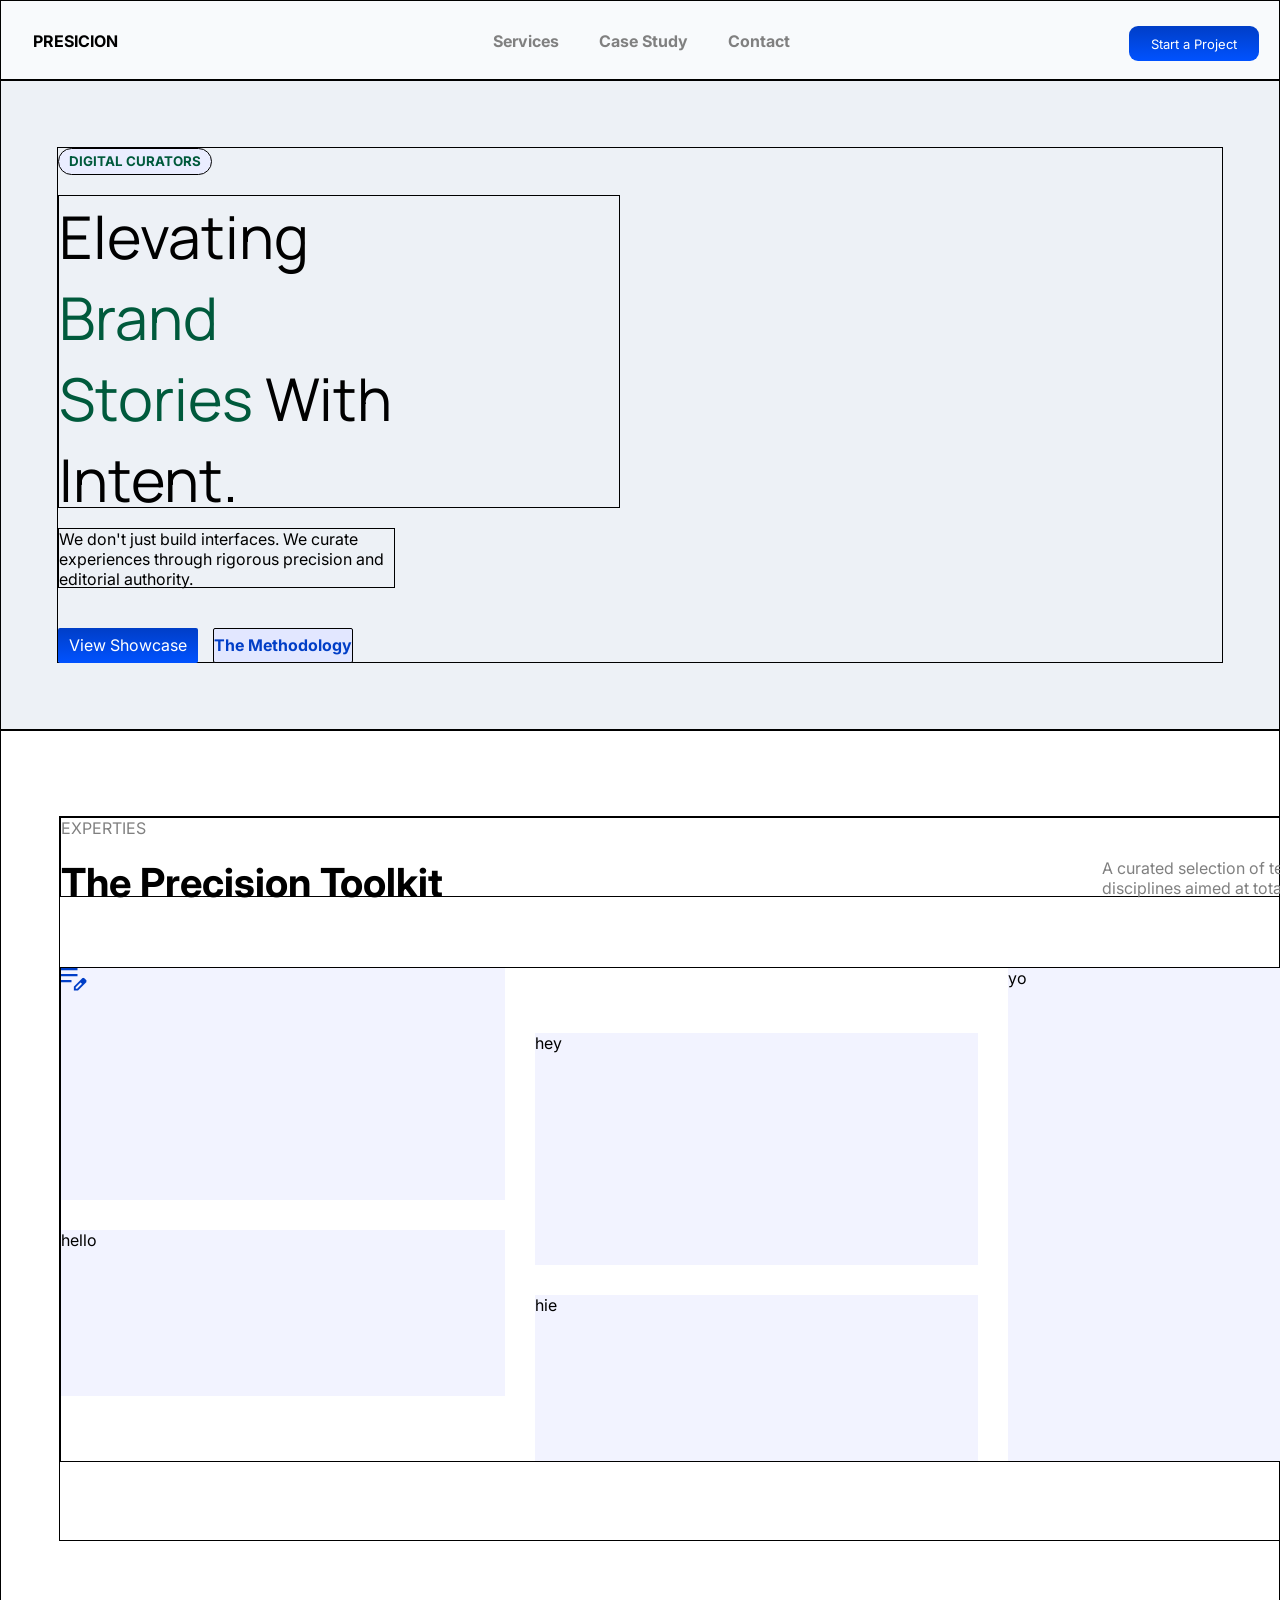
==== Index.html @ 4d63d2cd "added grid and icons" ====
<!DOCTYPE html>
<html lang="en">

<head>
    <meta charset="UTF-8">
    <meta name="viewport" content="width=device-width, initial-scale=1.0">
    <title>Document</title>
    <link rel="stylesheet" href="style.css">
</head>
<body>
    <nav>
        <div class="con1">
            <div class="btn">
                PRESICION
            </div>
            <div class="links">
                <div><a href="#Services">Services</a></div>
                <div><a href="#Casestudy">Case Study</a></div>
                <div><a href="#Contact">Contact</a></div>
            </div>
            <div class="btn1">
                Start a Project
            </div>
            </div>
    </nav>
    <section class="hero">
        <div class="content">
        <div>
            <div class="small">
                DIGITAL CURATORS
            </div>
            <div class="big">
                <div>Elevating</div>
                <div id="edit">Brand</div>
                <span id="edit">Stories</span>
                <span>With</span>
                <div>Intent.</div>
            </div>
            <div class="bottom">
                We don't just build interfaces. We curate experiences
                through rigorous precision and editorial authority.
            </div>
            <div class="buttons">
            <span class="btn2">View Showcase</span>
            <span class="btn3">The Methodology</span>
            </div>
        </div>
        </div>
    </section>
    <section class="experties">
        <div class="box">
        <div>
            <div class="nav1">
                <div>EXPERTIES</div>
                <div class="corner">
                    <h1>The Precision Toolkit</h1>
                    <div>A curated selection of technical and creative<br>
                    disciplines aimed at total brand transformation.</div>
                </div>
            </div>
            <div class="info">
                <div class="item1">
                    <img src="Assets/Images/Home Page img/Icon 1.png">
                </div>
                <div class="item2">
                    hello
                </div>
                <div class="item3">
                    hey
                </div>
                <div class="item4">
                    hie
                </div>
                <div class="item5">
                    yo
                </div>
            </div>
        </div>
        </div>
    </section>
</body>
</html>
---- style.css ----
@import url('https://fonts.googleapis.com/css2?family=Inter:ital,opsz,wght@0,14..32,100..900;1,14..32,100..900&display=swap');
@import url('https://fonts.googleapis.com/css2?family=Manrope:wght@200..800&display=swap');
*{
    margin: 0;
    padding: 0;
    box-sizing: border-box;
}
body{
    background-color: #F8FAFC;
    font-family: 'Inter',sans-serif;
}
nav{
    width: 100%;
}
.con1{
    width: 100%;
    height: 80px;
    border: 1px solid black;
    display: flex;
    justify-content: space-between;
}
.btn{
    font-weight: bold;
    padding-left: 32px;
    padding-top: 30px;
    padding-bottom: 32px;
    padding-right: 35.97px;
    font-size: medium;
}
.links{
    display: flex;
    padding-top: 30px;
    display: flex;
    gap: 40px;
} 
a{
    text-decoration: none;
    color: gray;
    font-weight: bold;
}
a:active{
    color: #003EC7;
    text-decoration: underline;
}
.btn1{
    height: 35px;
    width: 130px;
    background: linear-gradient(#003EC7,#0052FF);
    border-radius: 9px;
    color: white;
    font-size: small;
    display: flex;
    justify-content: center;
    align-items: center;
    margin-top: 25px;
    margin-right:20px ;
}
.hero{
    width: 100%;
    height: 650px;
    border: 1px solid black;
    display: flex;
    justify-content: center;
    align-items: center;
    background-color: #edf1f6;
    padding-top: 110.5px;
    padding-right: 32px;
    padding-bottom: 110.5px;
    padding-left: 32px;
}
.content{
    height: 121%;
    width: 96%;
    border: 1px solid black;
    display: grid;
    grid-template-columns: repeat(2, 1fr);
    grid-template-rows: 100%;
    column-gap: 40px;
}
.small{
    height: 27px;
    width: 154px;
    border: 1px solid black;
    border-radius: 15px;
    display: flex;
    justify-content: center;
    align-items: center;
    font-size: smaller;
    background-color: #EAEDFF;
    color: #005A3C;
    font-weight: bolder;
}
.big{
    width: 100%;
    height: 313px;
    border: 1px solid black;
    margin-top: 20px;
    font-family: 'Manrope';
    font-size: 59px;
}
#edit{
    color: #005A3C;
}
.bottom{
    height: 60px;
    width: 60%;
    border: 1px solid black;
    margin-top:20px ;
}
.buttons{
    display: flex;
    gap: 15px;
    margin-top: 40px;
    }
.btn2{
    height: 35px;
    width: 140px;
    background: linear-gradient(#003EC7,#0052FF);
    border-radius: 2px;
    color: white;
    display: inline-flex;
    justify-content: center;
    align-items: center;
}
.btn3{
    background-color: #E2E7FF;
    height: 35px;
    width: 140px;
    border-radius: 2px;
    border:1px solid black ;
    color: #003EC7;
    display: inline-flex;
    justify-content: center;
    align-items: center;
    font-weight: bold;
}
.experties{
    background-color: #FFFFFF;
    border: 1px solid black;
    height: 900px;
    width: 100%;
    padding-top: 85px;
    padding-bottom: 85px;
    padding-left: 58px;
    padding-right: 15px;
}
.box{
    width: 1395px;
    height: 725px;
    border: 1px solid black;
}
.nav1{
    width: 100%;
    height: 80px;
    border: 1px solid black;
    color: gray;
}
h1{
    color: black;
    font-size: 40px;
}
p{
    padding-left: 940px;
    padding-top: 20px;
    padding-bottom: 5px;
}
.corner{
    display: flex;
    justify-content:space-between;
    padding-top: 20px;
    

}
.info{
    margin-top:70px;
    margin-bottom: 70px;
    border: 1px solid black;
    width: 100%;
    height: 495px;
    display: grid;
    grid-template-columns: repeat(3,1fr);
    grid-template-rows: repeat(8,1fr);
    row-gap: 30px;
    column-gap: 30px;
}
.item1{
    background-color: #F2F3FF;
    grid-column-start:1 ;
    grid-column-end:2 ;
    grid-row-start: 1;
    grid-row-end:5 ;
}
.item2{
    background-color: #F2F3FF;
    grid-column-start:1 ;
    grid-column-end:2 ;
    grid-row-start: 5;
    grid-row-end:8 ;
}
.item3{
    background-color: #F2F3FF;
    grid-column-start:2 ;
    grid-column-end:3 ;
    grid-row-start: 2;
    grid-row-end:6 ;
}
.item4{
    background-color: #F2F3FF;
    grid-column-start:2 ;
    grid-column-end:3 ;
    grid-row-start: 6;
    grid-row-end:9 ;
}
.item5{
    background-color: #F2F3FF;
    grid-column-start:3 ;
    grid-column-end:4 ;
    grid-row-start: 1;
    grid-row-end:9 ;
}
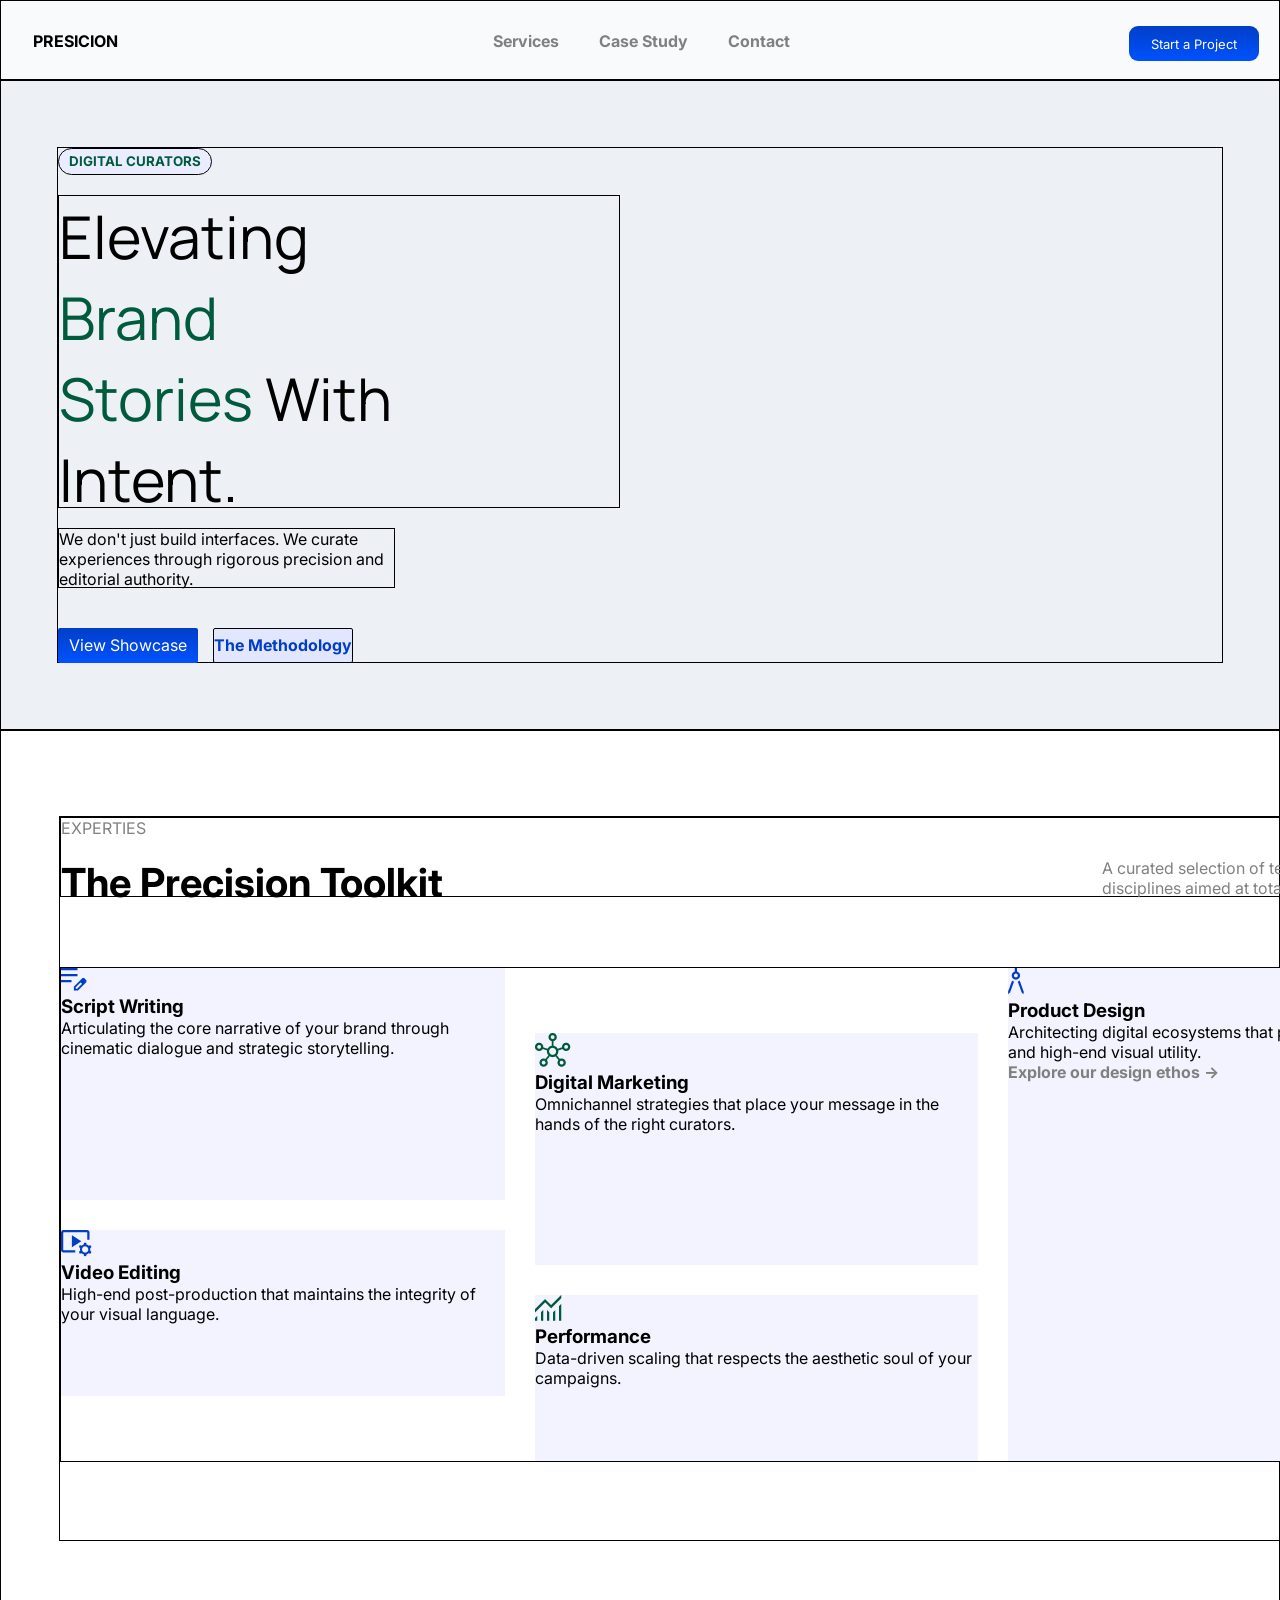
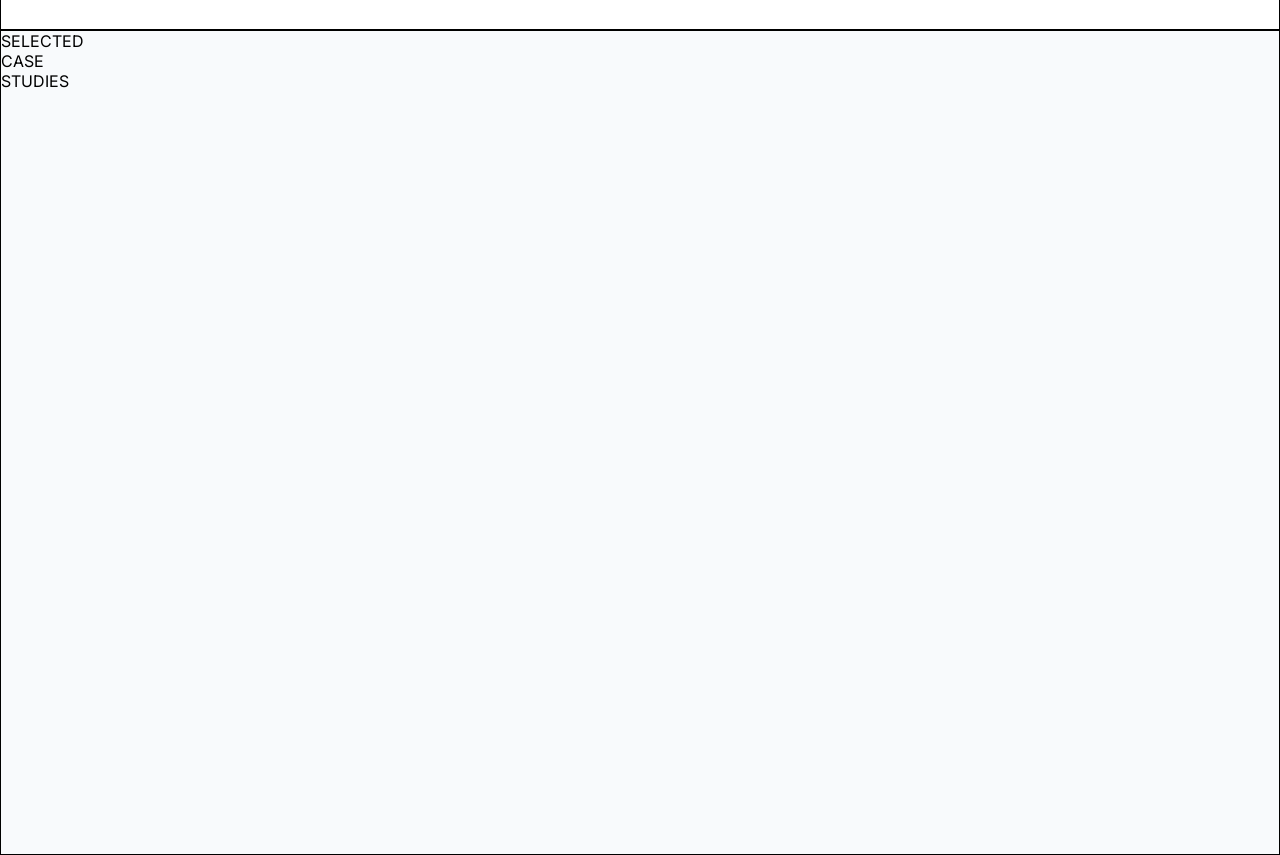
==== commit 963ad9cc: "added grid 2 and images" ====
--- a/Index.html
+++ b/Index.html
@@ -7,6 +7,7 @@
     <title>Document</title>
     <link rel="stylesheet" href="style.css">
 </head>
+
 <body>
     <nav>
         <div class="con1">
@@ -21,62 +22,103 @@
             <div class="btn1">
                 Start a Project
             </div>
-            </div>
+        </div>
     </nav>
     <section class="hero">
         <div class="content">
-        <div>
-            <div class="small">
-                DIGITAL CURATORS
+            <div>
+                <div class="small">
+                    DIGITAL CURATORS
+                </div>
+                <div class="big">
+                    <div>Elevating</div>
+                    <div id="edit">Brand</div>
+                    <span id="edit">Stories</span>
+                    <span>With</span>
+                    <div>Intent.</div>
+                </div>
+                <div class="bottom">
+                    We don't just build interfaces. We curate experiences
+                    through rigorous precision and editorial authority.
+                </div>
+                <div class="buttons">
+                    <span class="btn2">View Showcase</span>
+                    <span class="btn3">The Methodology</span>
+                </div>
             </div>
-            <div class="big">
-                <div>Elevating</div>
-                <div id="edit">Brand</div>
-                <span id="edit">Stories</span>
-                <span>With</span>
-                <div>Intent.</div>
-            </div>
-            <div class="bottom">
-                We don't just build interfaces. We curate experiences
-                through rigorous precision and editorial authority.
-            </div>
-            <div class="buttons">
-            <span class="btn2">View Showcase</span>
-            <span class="btn3">The Methodology</span>
-            </div>
-        </div>
         </div>
     </section>
     <section class="experties">
         <div class="box">
-        <div>
-            <div class="nav1">
-                <div>EXPERTIES</div>
-                <div class="corner">
-                    <h1>The Precision Toolkit</h1>
-                    <div>A curated selection of technical and creative<br>
-                    disciplines aimed at total brand transformation.</div>
+            <div>
+                <div class="nav1">
+                    <div>EXPERTIES</div>
+                    <div class="corner">
+                        <h1>The Precision Toolkit</h1>
+                        <div>A curated selection of technical and creative<br>
+                            disciplines aimed at total brand transformation.</div>
+                    </div>
                 </div>
-            </div>
-            <div class="info">
-                <div class="item1">
-                    <img src="Assets/Images/Home Page img/Icon 1.png">
-                </div>
-                <div class="item2">
-                    hello
-                </div>
-                <div class="item3">
-                    hey
-                </div>
-                <div class="item4">
-                    hie
-                </div>
-                <div class="item5">
-                    yo
+                <div class="info">
+                    <div class="item1">
+                        <img src="Assets/Images/Home Page img/Icon 1.png">
+                        <div>
+                            <h3>Script Writing</h3>
+                        </div>
+                        <div>Articulating the core narrative of your brand
+                            through cinematic dialogue and strategic
+                            storytelling.</div>
+                    </div>
+                    <div class="item2">
+                        <img src="Assets/Images/Home Page img/Icon 2.png">
+                        <h3>Video Editing</h3>
+                        <div>High-end post-production that maintains the
+                            integrity of your visual language.</div>
+                    </div>
+                    <div class="item3">
+                        <img src="Assets/Images/Home Page img/Icon 3.png">
+                        <h3>Digital Marketing</h3>
+                        <div>Omnichannel strategies that place your
+                            message in the hands of the right curators.</div>
+                    </div>
+                    <div class="item4">
+                        <img src="Assets/Images/Home Page img/Icon 4.png">
+                        <h3>Performance</h3>
+                        <div>
+                            Data-driven scaling that respects the
+                            aesthetic soul of your campaigns.
+                        </div>
+                    </div>
+                    <div class="item5">
+                        <img src="Assets/Images/Home Page img/Icon 5.png">
+                        <h3>Product Design</h3>
+                        <div>
+                            Architecting digital ecosystems that prioritize
+                            user focus and high-end visual utility.
+                        </div>
+                        <div>
+                            <a href="Explore">Explore our design ethos →</a>
+                        </div>
+                    </div>
                 </div>
             </div>
         </div>
+    </section>
+    <section class="work">
+        <div>
+            <div class="work1">
+                <div class="bar">
+                    <div class="line"></div>
+                    <div class="text">SELECTED CASE STUDIES</div>
+                    <div class="line"></div>
+                </div>
+                <div class="container">
+                    <img src=""
+                </div>
+            </div>
         </div>
+
     </section>
 </body>
+
 </html>
--- a/style.css
+++ b/style.css
@@ -189,6 +189,7 @@
     grid-column-end:2 ;
     grid-row-start: 1;
     grid-row-end:5 ;
+    
 }
 .item2{
     background-color: #F2F3FF;
@@ -218,6 +219,15 @@
     grid-row-start: 1;
     grid-row-end:9 ;
 }
+.work{
+    border: 1px solid black;
+    width: 100%;
+    height: 825px;
+}
+.work1{
+    border: 1px solid balck;
+    width: 10px;
+    height: 10px;
+}
 
 
-
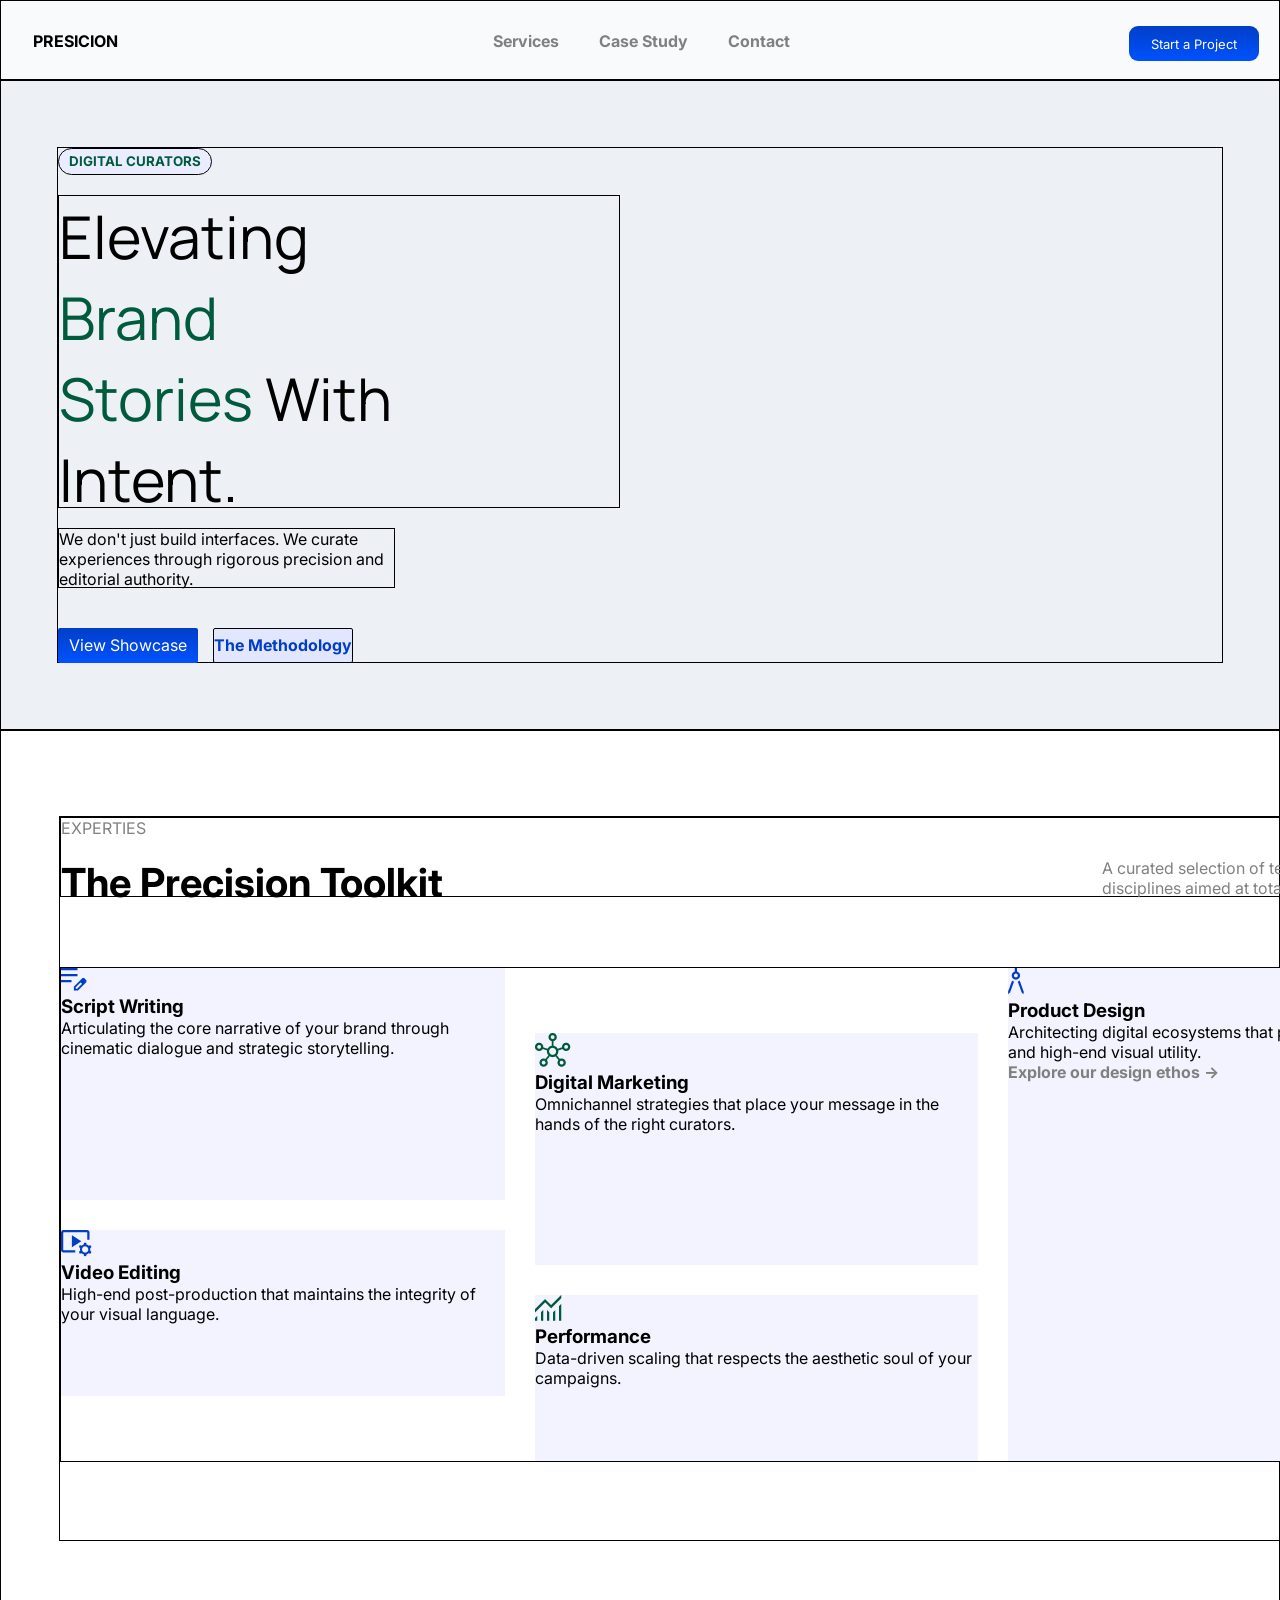
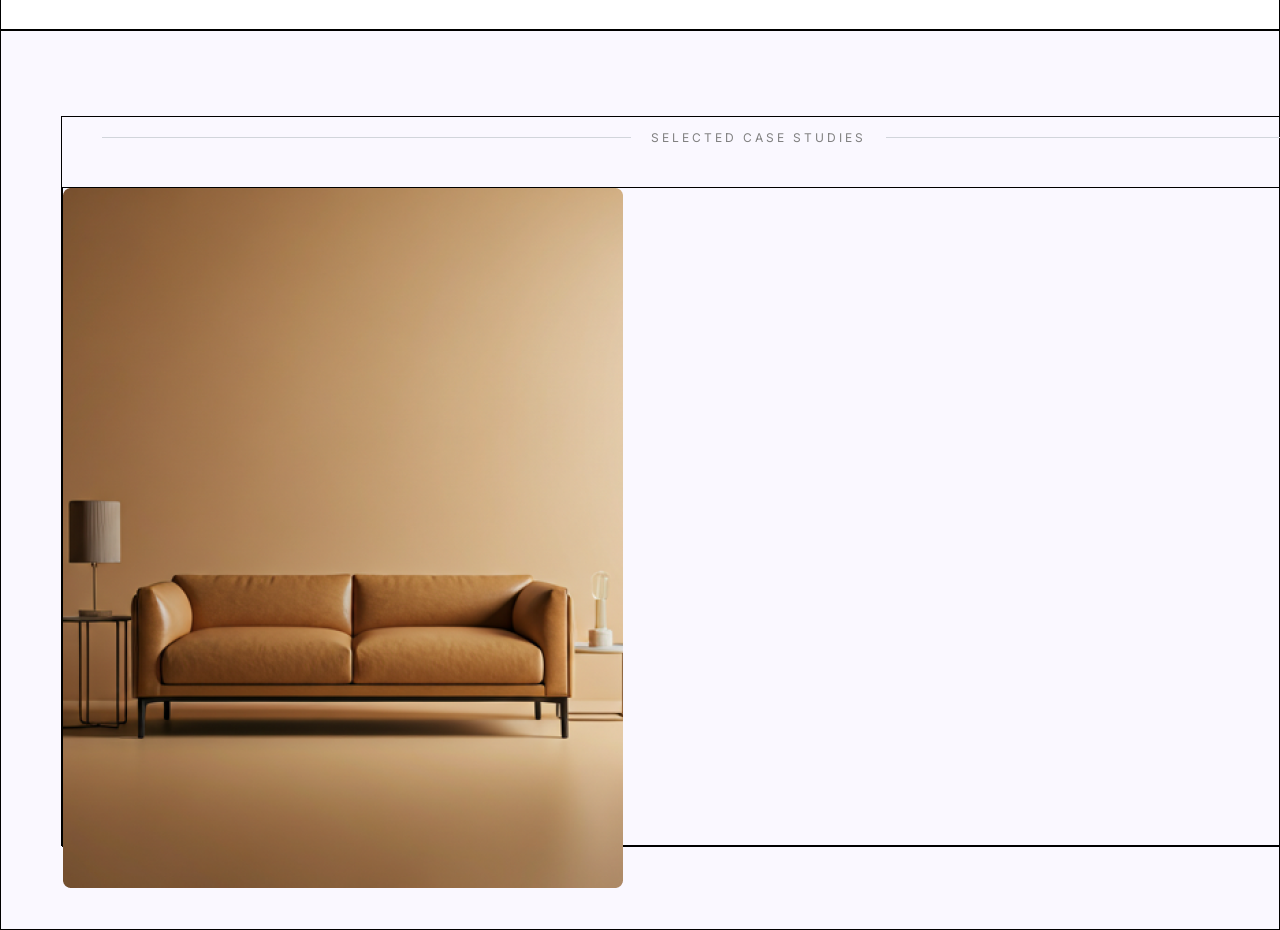
==== commit 4421f2a0: "Update Index.html" ====
--- a/Index.html
+++ b/Index.html
@@ -113,7 +113,9 @@
                     <div class="line"></div>
                 </div>
                 <div class="container">
-                    <img src=""
+                    <div class="item6">
+                        <img src="Assets/Images/Home Page img/couch.png">
+                    </div>
                 </div>
             </div>
         </div>
--- a/style.css
+++ b/style.css
@@ -222,12 +222,47 @@
 .work{
     border: 1px solid black;
     width: 100%;
-    height: 825px;
+    height: 900px;
+    background-color: #FAF8FF;
 }
 .work1{
-    border: 1px solid balck;
-    width: 10px;
-    height: 10px;
-}
-
-
+    border: 1px solid black;
+    width: 1395px;
+    height: 730px;
+    margin-top: 5px;
+    margin-left: 60px;
+    margin-top: 85px;
+    
+}
+.bar{
+    width: 100%;
+    height: 40px;
+    display: flex;
+    align-items: center;
+    justify-content: center;
+    gap: 20px;
+
+}
+.line{
+    height: 1px;
+    width: 38%;
+    background-color: #D1D5DB;
+}
+.text{
+    font-size: 12px;
+    letter-spacing: 3px;
+    color: gray;
+}
+.container{
+    border: 1px solid black;
+    margin-top: 30px;
+    height: 660px;
+    width: 100%;
+    display: grid;
+    grid-template-columns: repeat(2,1fr);
+    grid-template-rows: repeat(7,1fr);
+    row-gap: 20px;
+    column-gap: 90px;
+}
+
+
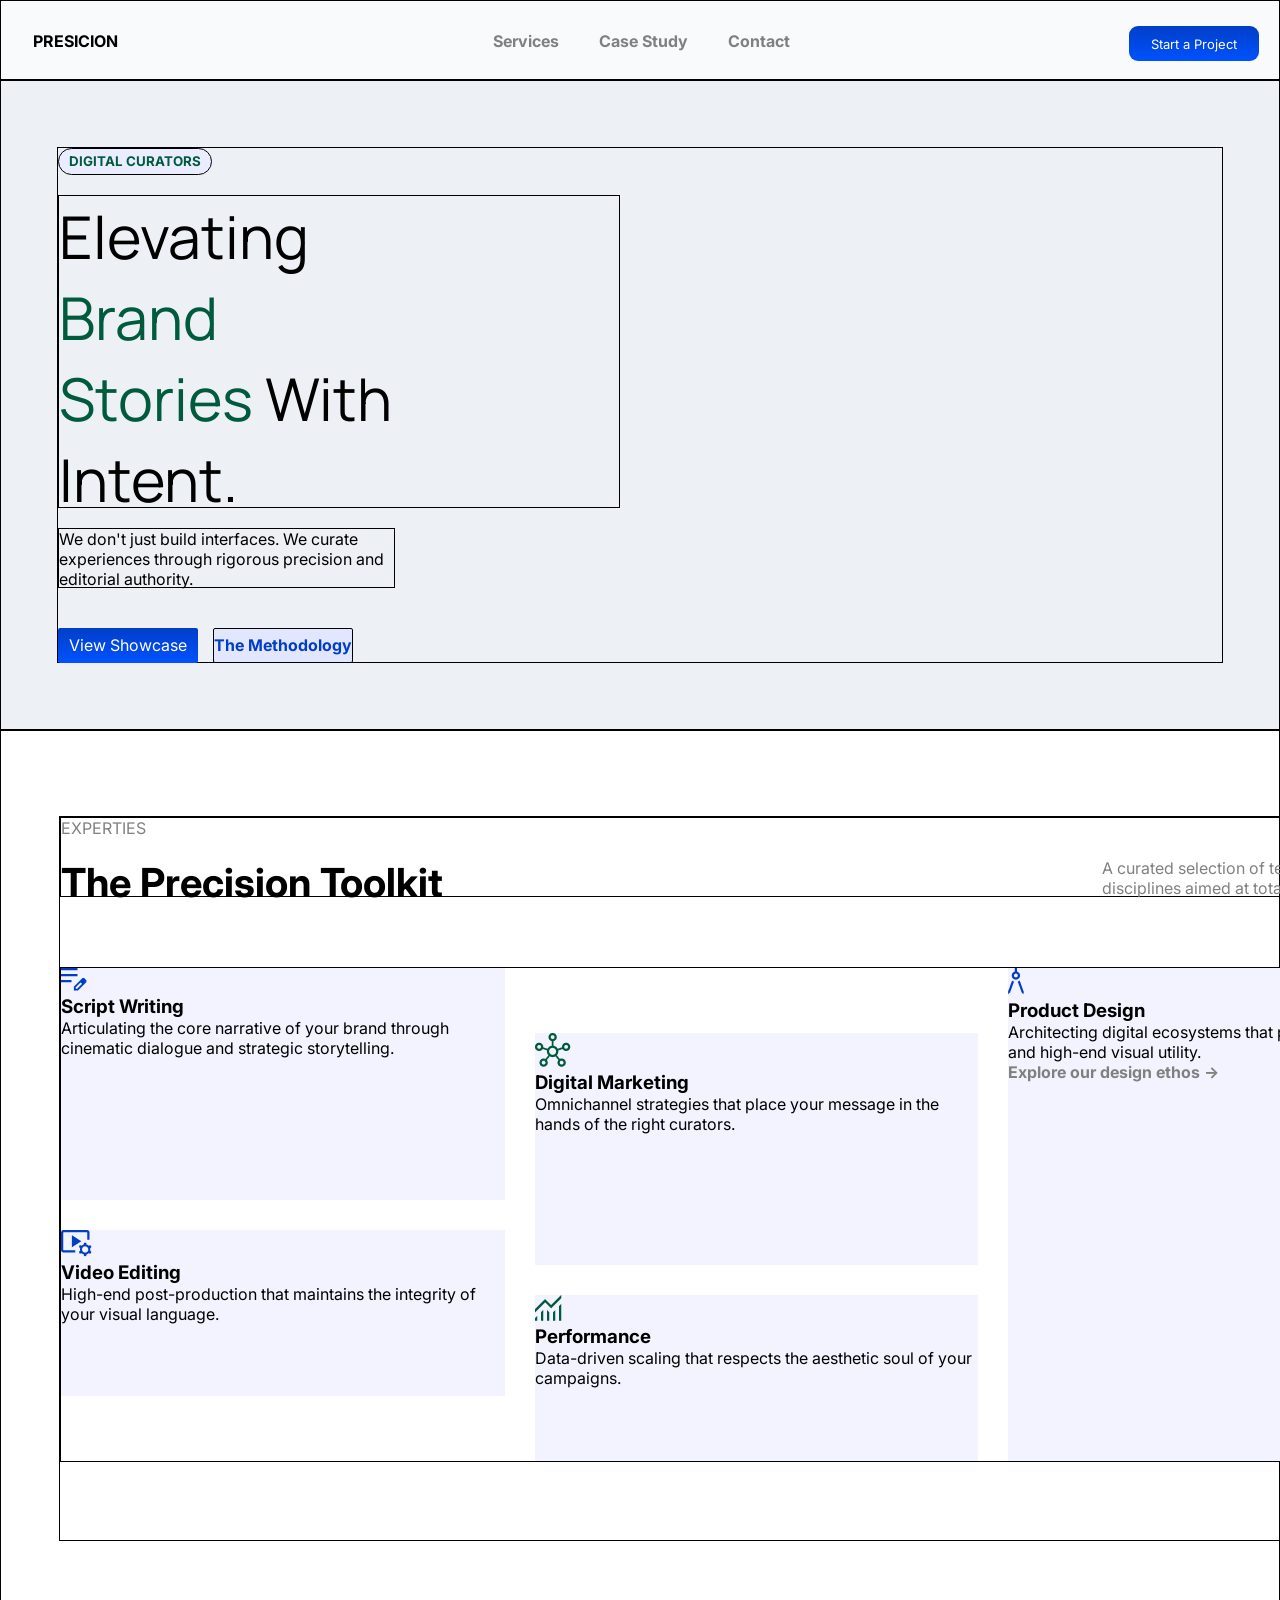
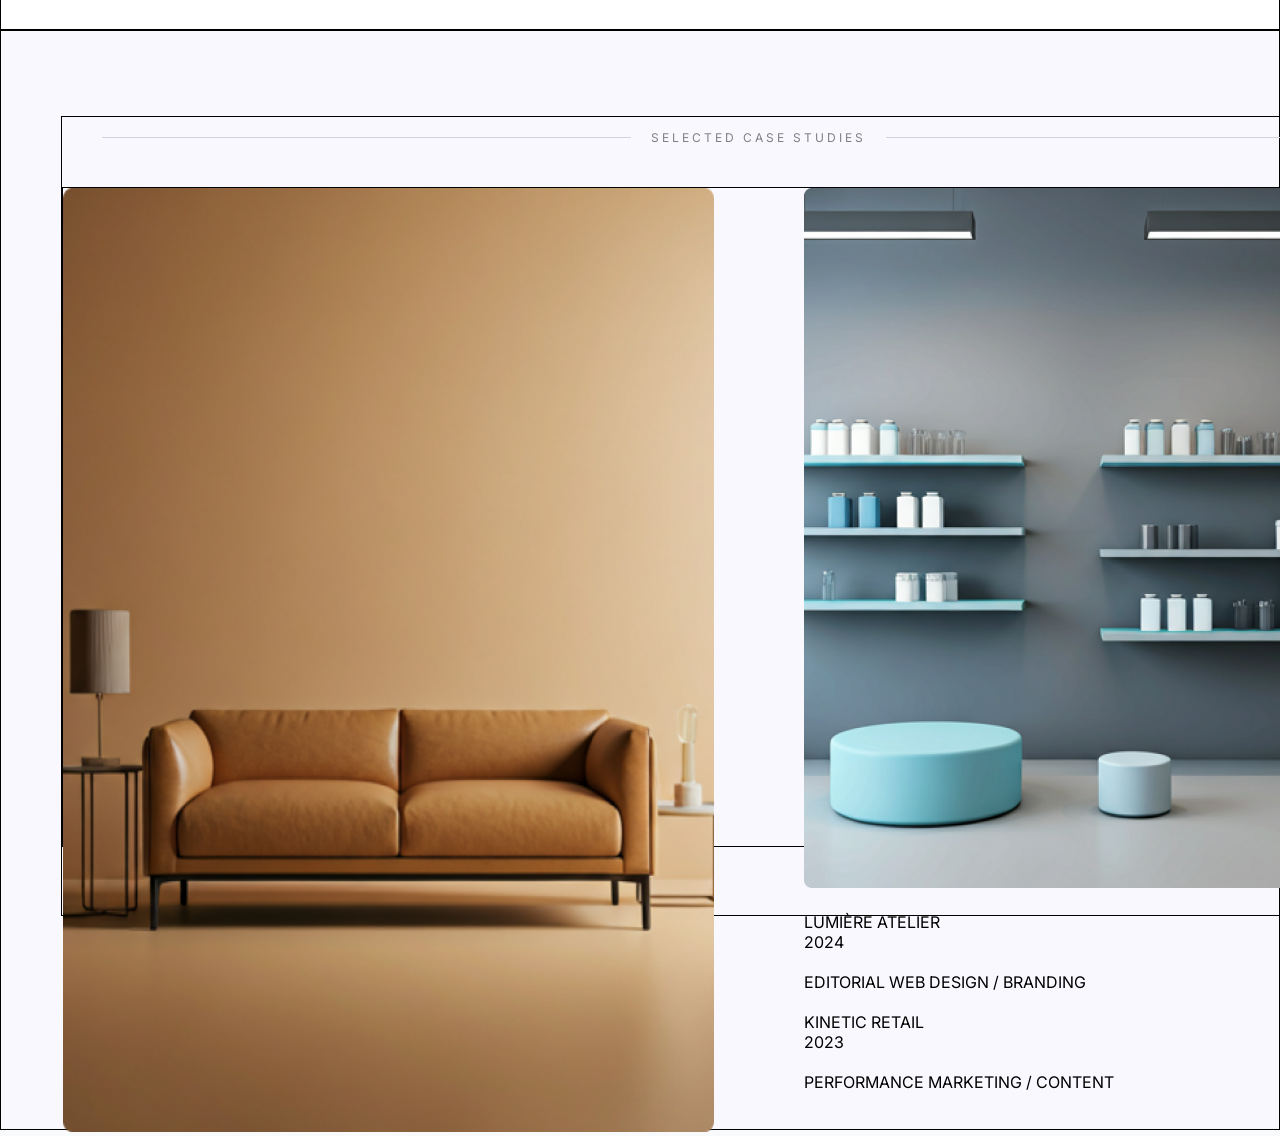
==== commit bdde6317: "finished section3" ====
--- a/Index.html
+++ b/Index.html
@@ -116,6 +116,23 @@
                     <div class="item6">
                         <img src="Assets/Images/Home Page img/couch.png">
                     </div>
+                    <div class="item7">
+                        <img src="Assets/Images/Home Page img/shelves.png" alt="">
+                    </div>
+                    <div class="tiny">
+                        <div>LUMIÈRE ATELIER</div>
+                        <div id="num">2024</div>
+                    </div>
+                    <div class="yes">
+                        EDITORIAL WEB DESIGN / BRANDING
+                    </div>
+                    <div class="tiny1">
+                        <div>KINETIC RETAIL</div>
+                        <div id="num1">2023</div>
+                    </div>
+                    <div class="yes1">
+                        PERFORMANCE MARKETING / CONTENT
+                    </div>
                 </div>
             </div>
         </div>
--- a/style.css
+++ b/style.css
@@ -222,13 +222,13 @@
 .work{
     border: 1px solid black;
     width: 100%;
-    height: 900px;
+    height: 1100px;
     background-color: #FAF8FF;
 }
 .work1{
     border: 1px solid black;
     width: 1395px;
-    height: 730px;
+    height: 800px;
     margin-top: 5px;
     margin-left: 60px;
     margin-top: 85px;
@@ -264,5 +264,14 @@
     row-gap: 20px;
     column-gap: 90px;
 }
+.item6{
+    grid-row-start: 1;
+    grid-row-end: 8;
+    grid-column-start: 1;
+    grid-column-end: 2;
+}
+.item6 img{
+    width: 100%;
+    height: 100%;
+}
 
-
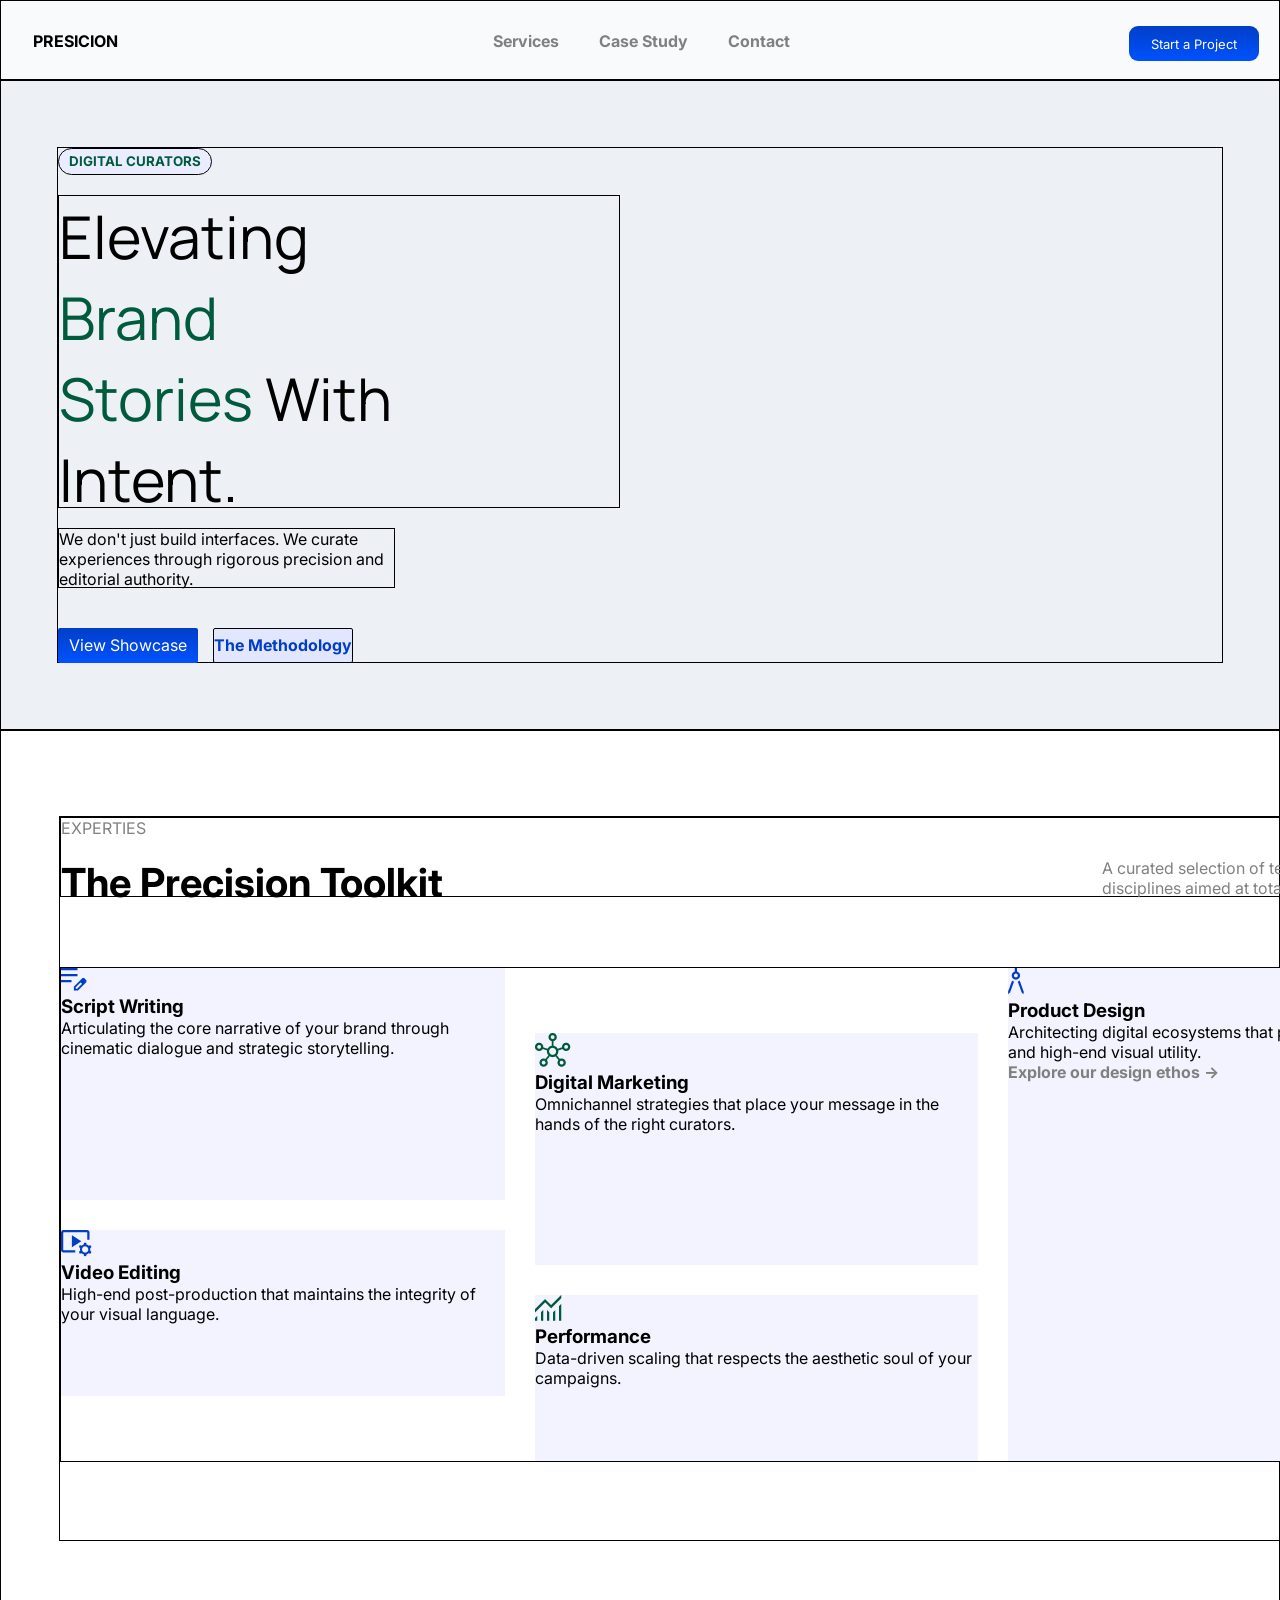
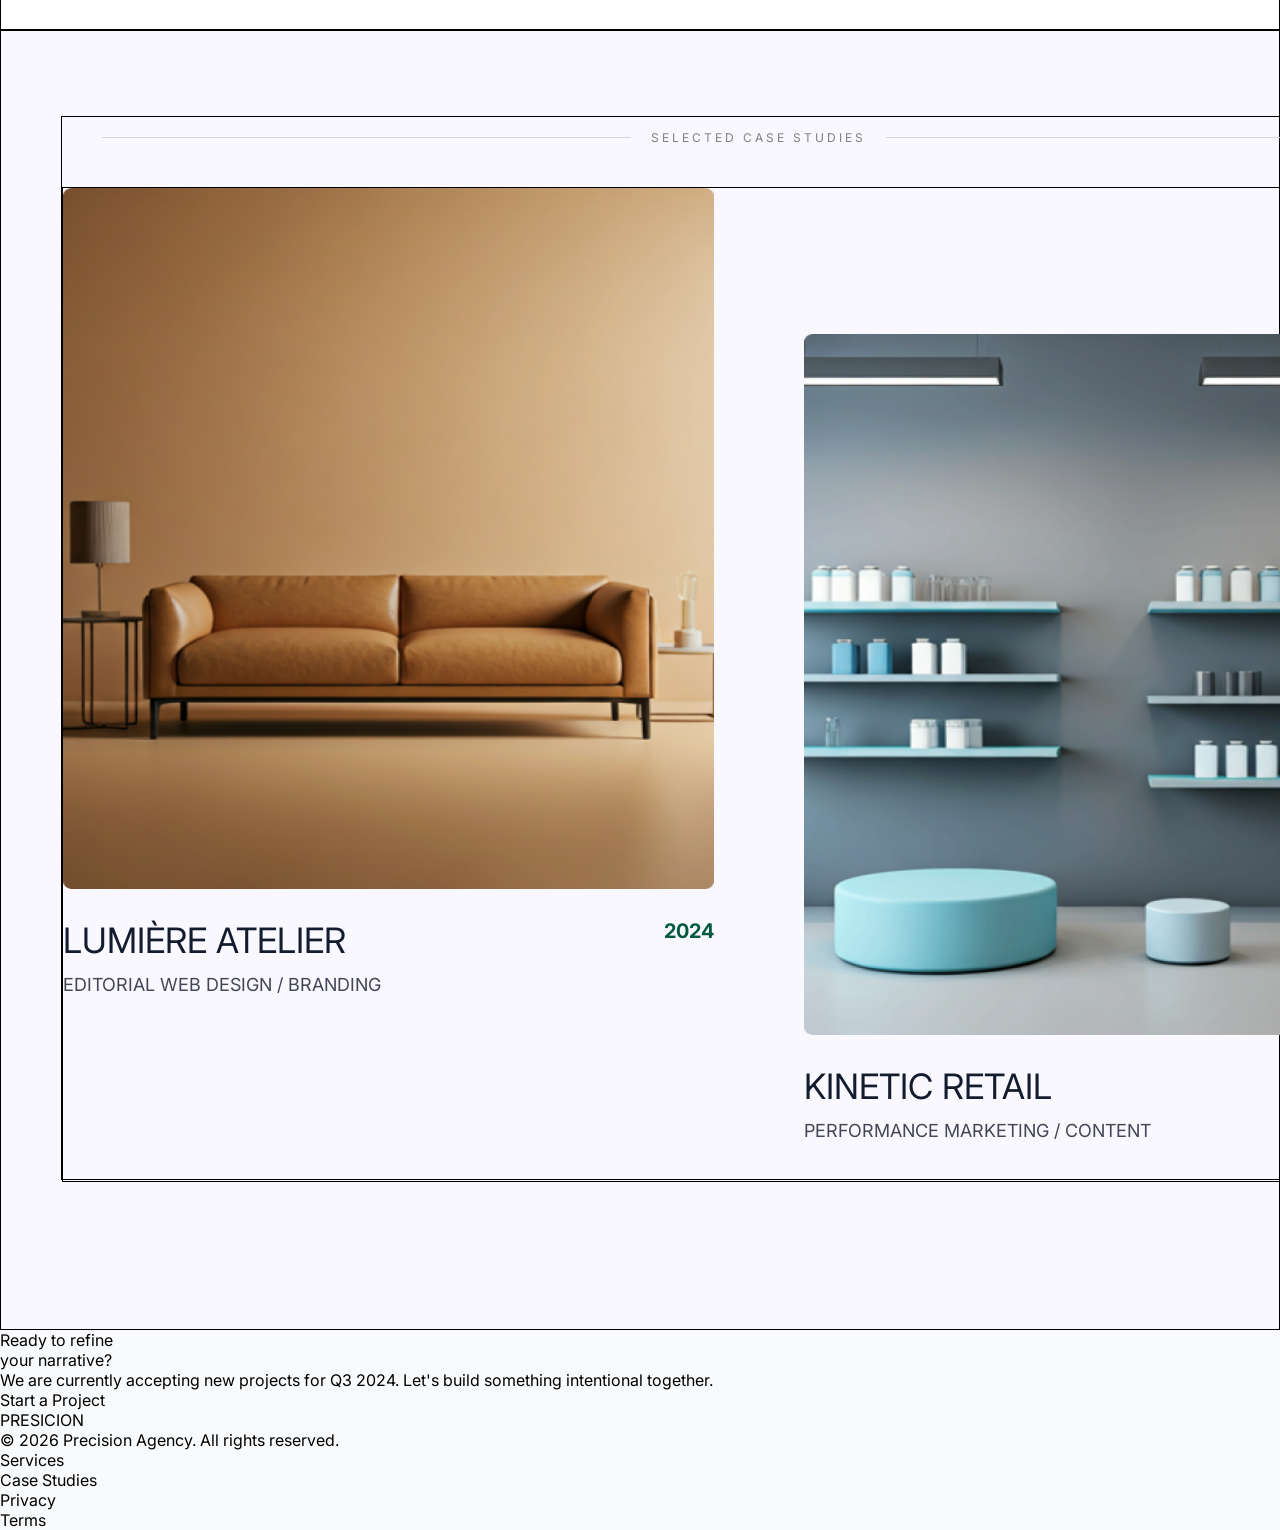
==== commit 057ece2c: "finished homepage" ====
--- a/Index.html
+++ b/Index.html
@@ -138,6 +138,43 @@
         </div>
 
     </section>
+    <section>
+        <section class="cta">
+            <div class="cta1">
+                <div class="ctabox">
+                    <div class="ctahead">
+                        Ready to refine<br>
+                        your narrative?
+                    </div>
+                    <div class="ctatext">
+                        We are currently accepting new projects for Q3 2024.
+                        Let's build something intentional together.
+                    </div>
+                    <div class="ctabtn">
+                        Start a Project
+                    </div>
+                </div>
+            </div>
+        </section>
+    </section>
+    <section class="footer">
+        <div class="footer1">
+            <div class="left">
+                <div class="logo">
+                    PRESICION
+                </div>
+                <div class="copyright">
+                    © 2026 Precision Agency. All rights reserved.
+                </div>
+            </div>
+            <div class="right">
+                <div>Services</div>
+                <div>Case Studies</div>
+                <div>Privacy</div>
+                <div>Terms</div>
+            </div>
+        </div>
+    </section>
 </body>
 
 </html>
--- a/style.css
+++ b/style.css
@@ -222,13 +222,13 @@
 .work{
     border: 1px solid black;
     width: 100%;
-    height: 1100px;
+    height: 1300px;
     background-color: #FAF8FF;
 }
 .work1{
     border: 1px solid black;
     width: 1395px;
-    height: 800px;
+    height: 1064px;
     margin-top: 5px;
     margin-left: 60px;
     margin-top: 85px;
@@ -256,17 +256,17 @@
 .container{
     border: 1px solid black;
     margin-top: 30px;
-    height: 660px;
+    height: 995px;
     width: 100%;
     display: grid;
     grid-template-columns: repeat(2,1fr);
     grid-template-rows: repeat(7,1fr);
-    row-gap: 20px;
+    row-gap: 30px;
     column-gap: 90px;
 }
 .item6{
     grid-row-start: 1;
-    grid-row-end: 8;
+    grid-row-end: 6;
     grid-column-start: 1;
     grid-column-end: 2;
 }
@@ -274,4 +274,61 @@
     width: 100%;
     height: 100%;
 }
-
+.item7{
+    grid-row-start: 2;
+    grid-row-end: 7;
+    grid-column-start: 2;
+    grid-column-end: 3;
+}
+.item7 img{
+    width: 100%;
+    height: 100%;
+}
+.tiny{
+    color: #131B2E;
+    grid-row-start: 6;
+    grid-row-end: 7;
+    grid-column-start: 1;
+    grid-column-end: 2;
+    font-size: 35px;
+    display: flex;
+    justify-content: space-between; 
+}
+#num{
+    color: #005A3C;
+    font-size: 20px;
+    font-weight: bold;
+}
+.yes{
+    grid-row-start: 6;
+    grid-row-end: 7;
+    grid-column-start: 1;
+    grid-column-end: 2;
+    padding-top: 55px;
+    font-size: 18px;
+    color: #434656;
+}
+.tiny1{
+    color: #131B2E;
+    grid-row-start: 7;
+    grid-row-end: 8;
+    grid-column-start: 2;
+    grid-column-end: 3;
+    font-size: 35px;
+    display: flex;
+    justify-content: space-between; 
+}
+#num1{
+    color: #005A3C;
+    font-size: 20px;
+    font-weight: bold;
+}
+.yes1{
+    grid-row-start: 7;
+    grid-row-end: 8;
+    grid-column-start: 2;
+    grid-column-end: 3;
+    padding-top: 55px;
+    font-size: 18px;
+    color:#434656;
+}
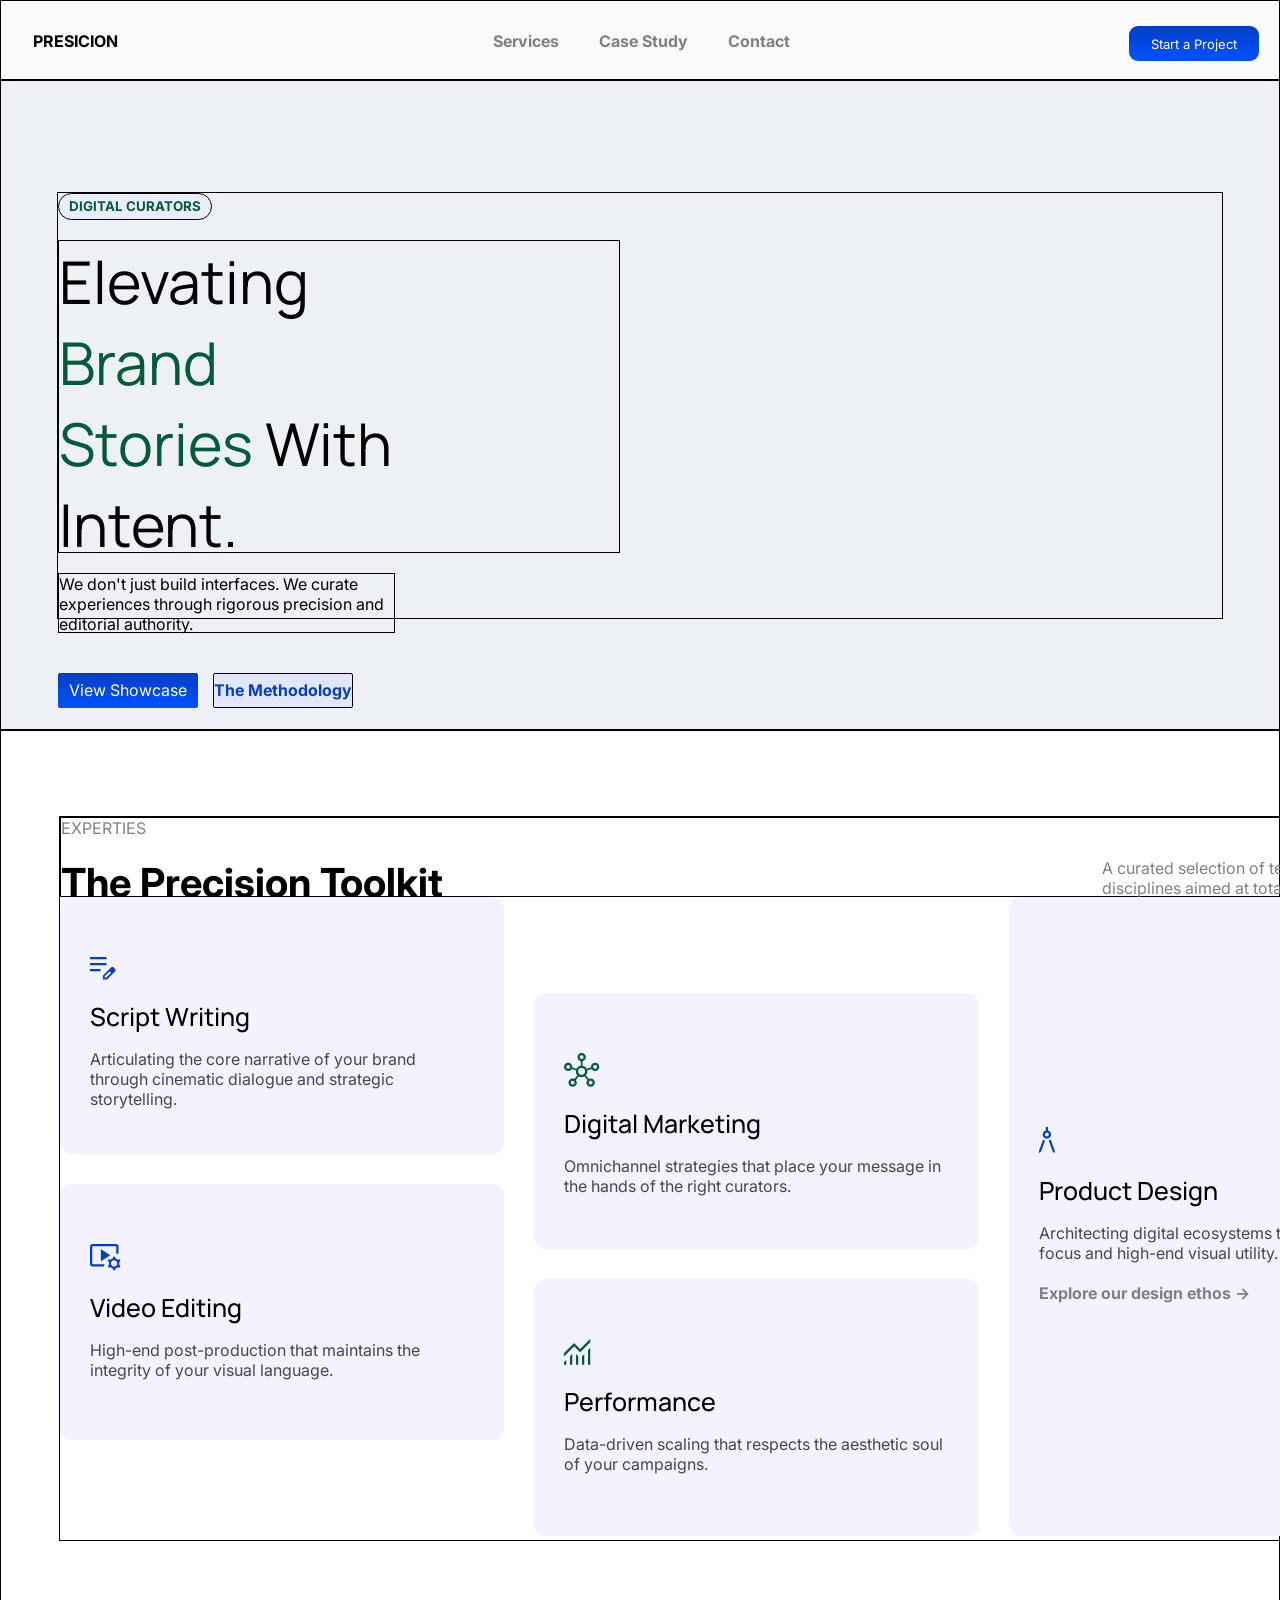
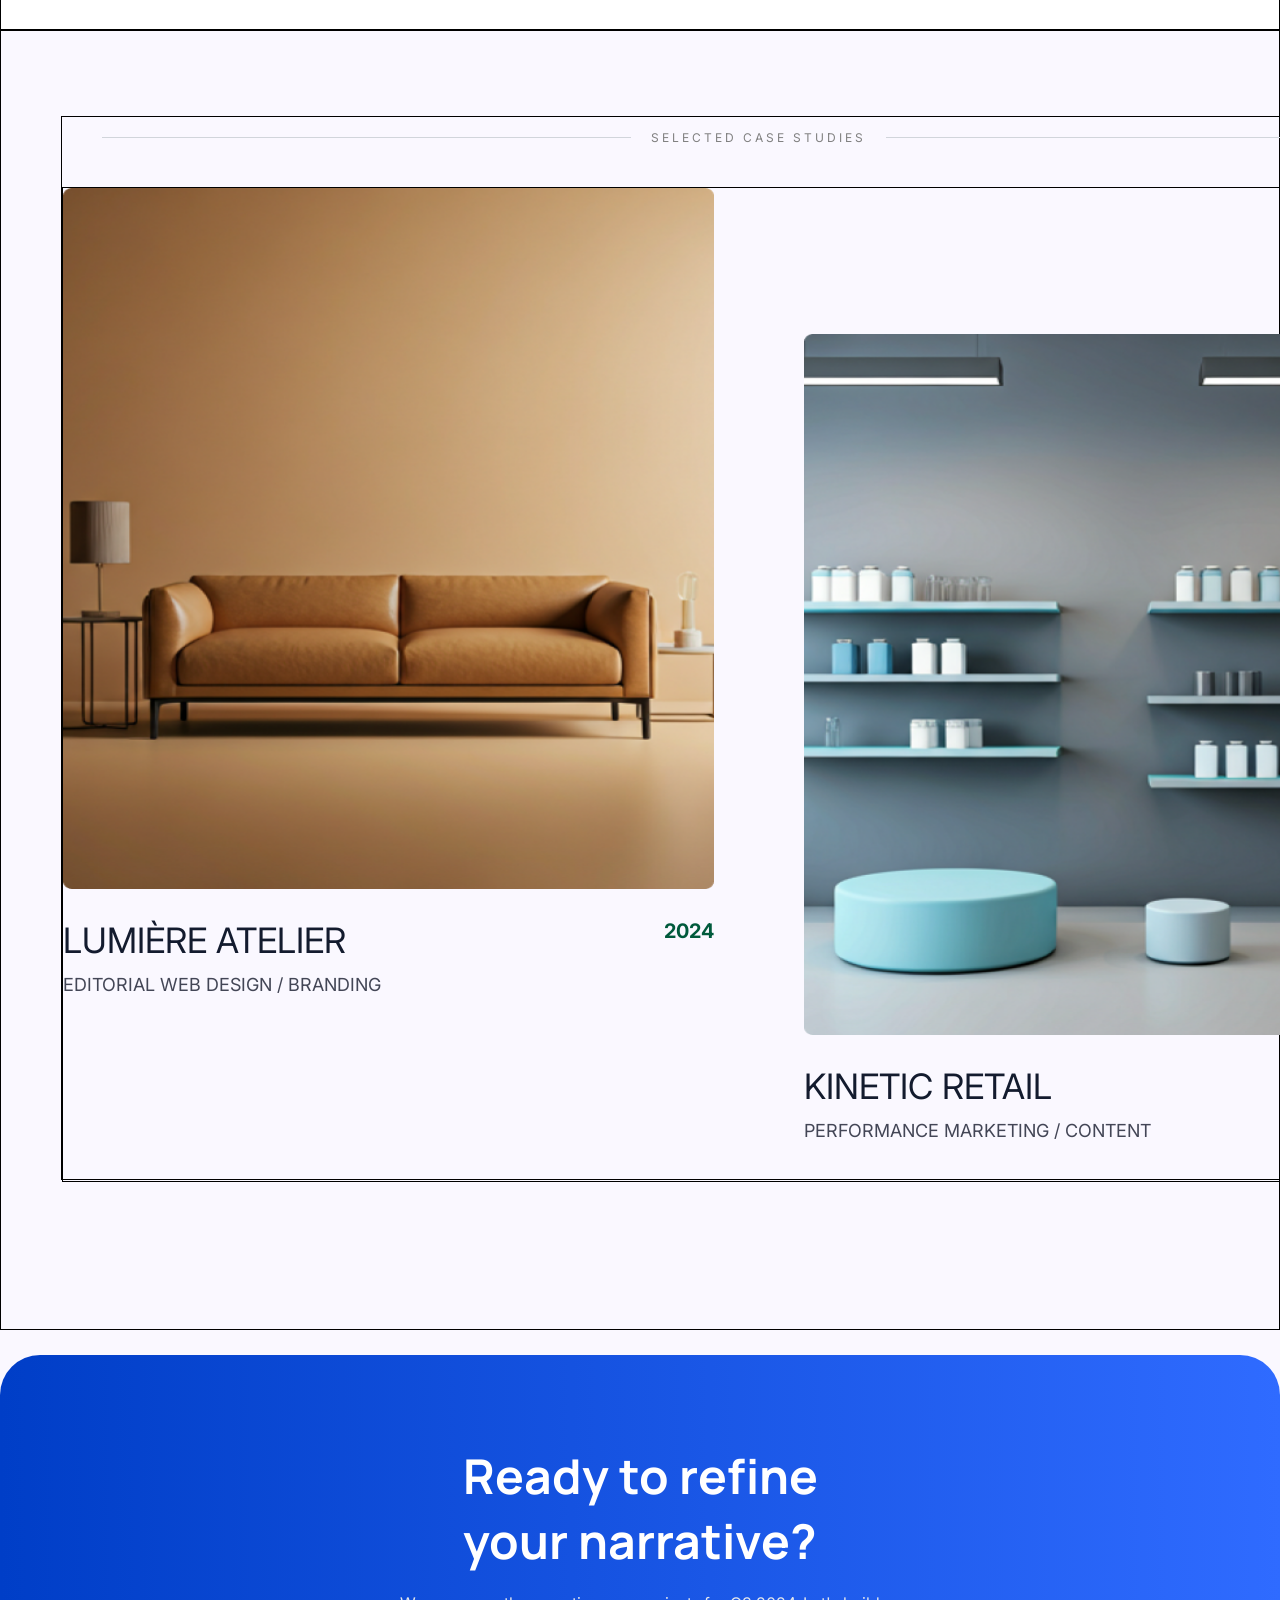
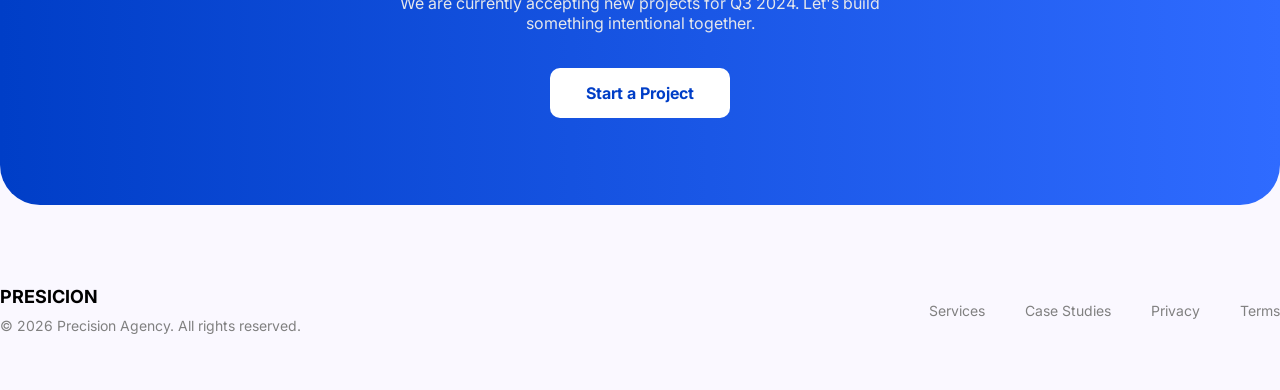
==== commit 48c2c36f: "fixed homepage" ====
--- a/Index.html
+++ b/Index.html
@@ -65,26 +65,26 @@
                         <div>
                             <h3>Script Writing</h3>
                         </div>
-                        <div>Articulating the core narrative of your brand
+                        <div class="gray">Articulating the core narrative of your brand
                             through cinematic dialogue and strategic
                             storytelling.</div>
                     </div>
                     <div class="item2">
                         <img src="Assets/Images/Home Page img/Icon 2.png">
                         <h3>Video Editing</h3>
-                        <div>High-end post-production that maintains the
+                        <div class="gray">High-end post-production that maintains the
                             integrity of your visual language.</div>
                     </div>
                     <div class="item3">
                         <img src="Assets/Images/Home Page img/Icon 3.png">
                         <h3>Digital Marketing</h3>
-                        <div>Omnichannel strategies that place your
+                        <div class="gray">Omnichannel strategies that place your
                             message in the hands of the right curators.</div>
                     </div>
                     <div class="item4">
                         <img src="Assets/Images/Home Page img/Icon 4.png">
                         <h3>Performance</h3>
-                        <div>
+                        <div class="gray">
                             Data-driven scaling that respects the
                             aesthetic soul of your campaigns.
                         </div>
@@ -92,7 +92,7 @@
                     <div class="item5">
                         <img src="Assets/Images/Home Page img/Icon 5.png">
                         <h3>Product Design</h3>
-                        <div>
+                        <div class="hi">
                             Architecting digital ecosystems that prioritize
                             user focus and high-end visual utility.
                         </div>
--- a/style.css
+++ b/style.css
@@ -19,6 +19,7 @@
     display: flex;
     justify-content: space-between;
 }
+
 .btn{
     font-weight: bold;
     padding-left: 32px;
@@ -62,20 +63,23 @@
     display: flex;
     justify-content: center;
     align-items: center;
-    background-color: #edf1f6;
+    background-color: #edf1f6 ;
     padding-top: 110.5px;
     padding-right: 32px;
     padding-bottom: 110.5px;
     padding-left: 32px;
 }
 .content{
-    height: 121%;
+    height: 100%;
     width: 96%;
     border: 1px solid black;
     display: grid;
     grid-template-columns: repeat(2, 1fr);
     grid-template-rows: 100%;
     column-gap: 40px;
+    .content{
+    align-items: center;
+}
 }
 .small{
     height: 27px;
@@ -172,52 +176,60 @@
 
 }
 .info{
-    margin-top:70px;
-    margin-bottom: 70px;
-    border: 1px solid black;
-    width: 100%;
-    height: 495px;
+    width: 100%;
+    height: 639px;
     display: grid;
     grid-template-columns: repeat(3,1fr);
-    grid-template-rows: repeat(8,1fr);
+    grid-template-rows: repeat(7,1fr);
     row-gap: 30px;
     column-gap: 30px;
 }
 .item1{
     background-color: #F2F3FF;
-    grid-column-start:1 ;
-    grid-column-end:2 ;
-    grid-row-start: 1;
-    grid-row-end:5 ;
-    
+    grid-row: 1/4;
+}
+h3{
+    margin-bottom: 15px;
+    font-family: 'Manrope';
+    font-weight:500;
+    font-size: 25px;
 }
 .item2{
     background-color: #F2F3FF;
-    grid-column-start:1 ;
-    grid-column-end:2 ;
-    grid-row-start: 5;
-    grid-row-end:8 ;
+    grid-row: 4/7;
 }
 .item3{
     background-color: #F2F3FF;
-    grid-column-start:2 ;
-    grid-column-end:3 ;
-    grid-row-start: 2;
-    grid-row-end:6 ;
+    grid-column: 2/3;
+    grid-row: 2/5;
 }
 .item4{
     background-color: #F2F3FF;
-    grid-column-start:2 ;
-    grid-column-end:3 ;
-    grid-row-start: 6;
-    grid-row-end:9 ;
+    grid-column: 2/3;
+    grid-row: 5/8;
 }
 .item5{
-    background-color: #F2F3FF;
-    grid-column-start:3 ;
-    grid-column-end:4 ;
-    grid-row-start: 1;
-    grid-row-end:9 ;
+background-color: #F2F3FF;
+grid-column: 3/4;
+grid-row: 1/8;
+}
+.item5 img{
+    padding-top: 170px;
+
+}
+.info img{
+    margin-top: 30px;
+}
+.item1,
+.item2,
+.item3,
+.item4,
+.item5{
+    padding: 30px;
+    border-radius: 12px;
+}
+.info img{
+    margin-bottom: 15px;
 }
 .work{
     border: 1px solid black;
@@ -331,4 +343,88 @@
     padding-top: 55px;
     font-size: 18px;
     color:#434656;
+}
+.cta{
+    width: 100%;
+    height: 500px;
+    background-color:#FAF8FF;
+    display: flex;
+    justify-content: center;
+    align-items: center;
+}
+.cta1{
+    width: 1395px;
+    height: 450px;
+}
+.ctabox{
+    width: 100%;
+    height: 100%;
+    border-radius: 40px;
+    background: linear-gradient(90deg,#003EC7,#2F6BFF);
+    display: flex;
+    flex-direction: column;
+    justify-content: center;
+    align-items: center;
+}
+.ctahead{
+    font-family: 'Manrope';
+    font-size: 48px;
+    font-weight: bold;
+    color: white;
+    text-align: center;
+}
+.ctatext{
+    margin-top: 20px;
+    font-size: 16px;
+    color: #E5E7EB;
+    text-align: center;
+    width: 500px;
+}
+.ctabtn{
+    margin-top: 35px;
+    width: 180px;
+    height: 50px;
+    background-color: white;
+    color: #003EC7;
+    display: flex;
+    justify-content: center;
+    align-items: center;
+    border-radius: 10px;
+    font-weight: bold;
+}
+.footer{
+    width: 100%;
+    height: 160px;
+    background-color: #FAF8FF;
+    display: flex;
+    justify-content: center;
+    align-items: center;
+}
+.footer1{
+    width: 1395px;
+    display: flex;
+    justify-content: space-between;
+    align-items: center;
+}
+.logo{
+    font-weight: bold;
+    font-size: 18px;
+}
+.copyright{
+    margin-top: 10px;
+    font-size: 14px;
+    color: gray;
+}
+.right{
+    display: flex;
+    gap: 40px;
+    color: gray;
+    font-size: 14px;
+}
+.hi{
+    padding-bottom: 20px;
+    color: #434656;
+}
+.gray{
+    color: #434656;
 }
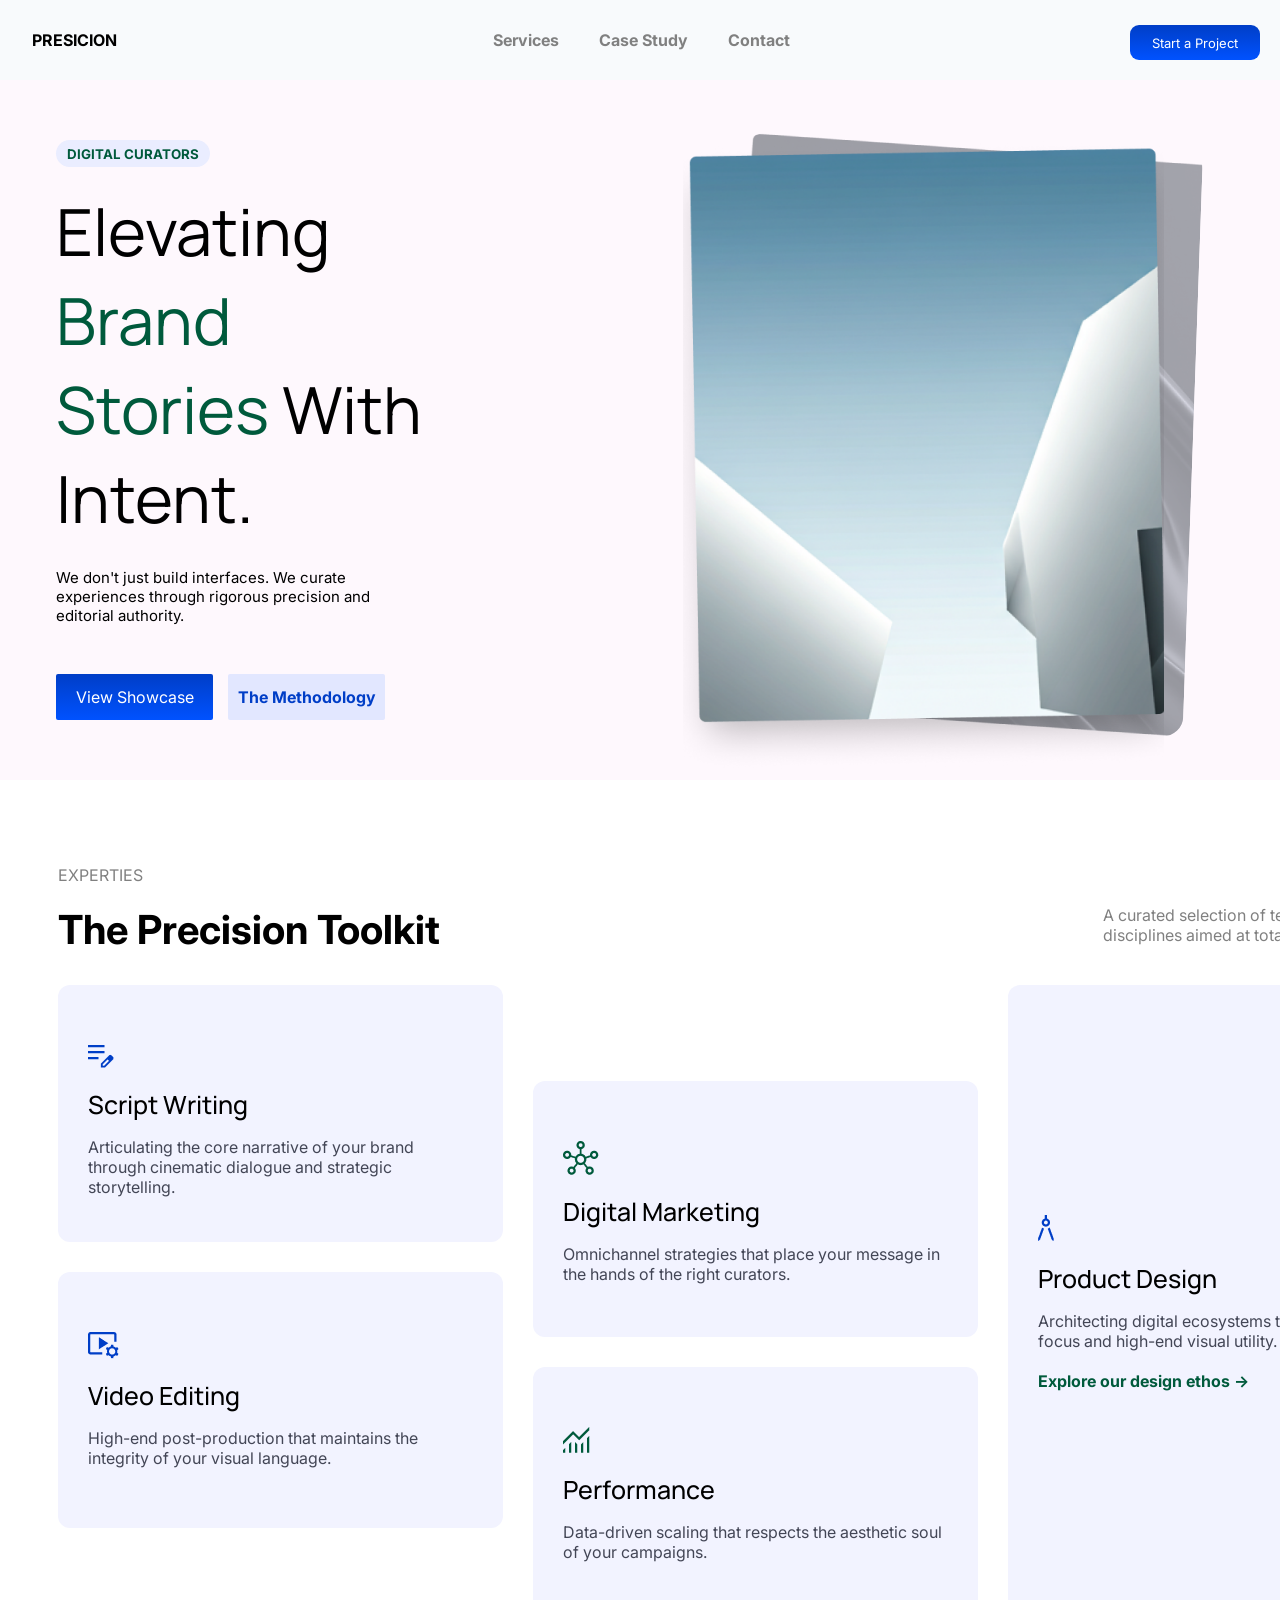
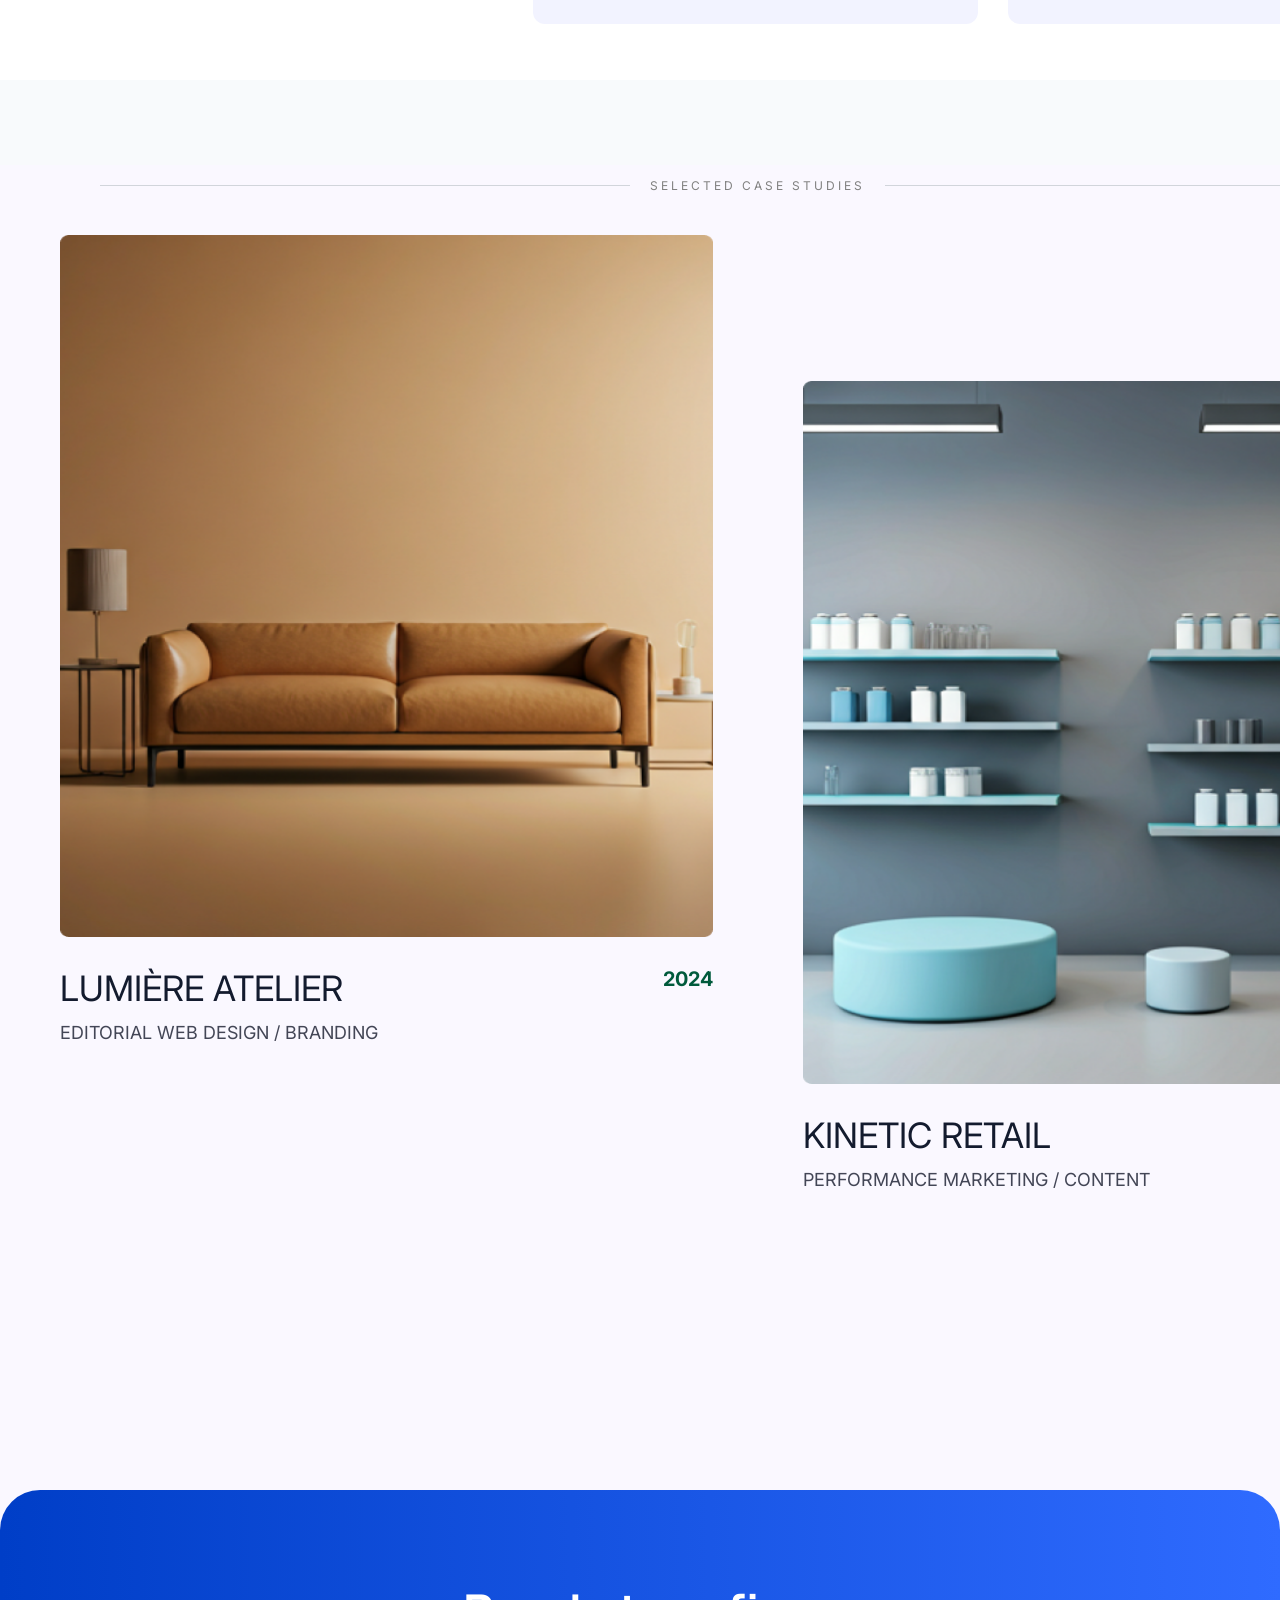
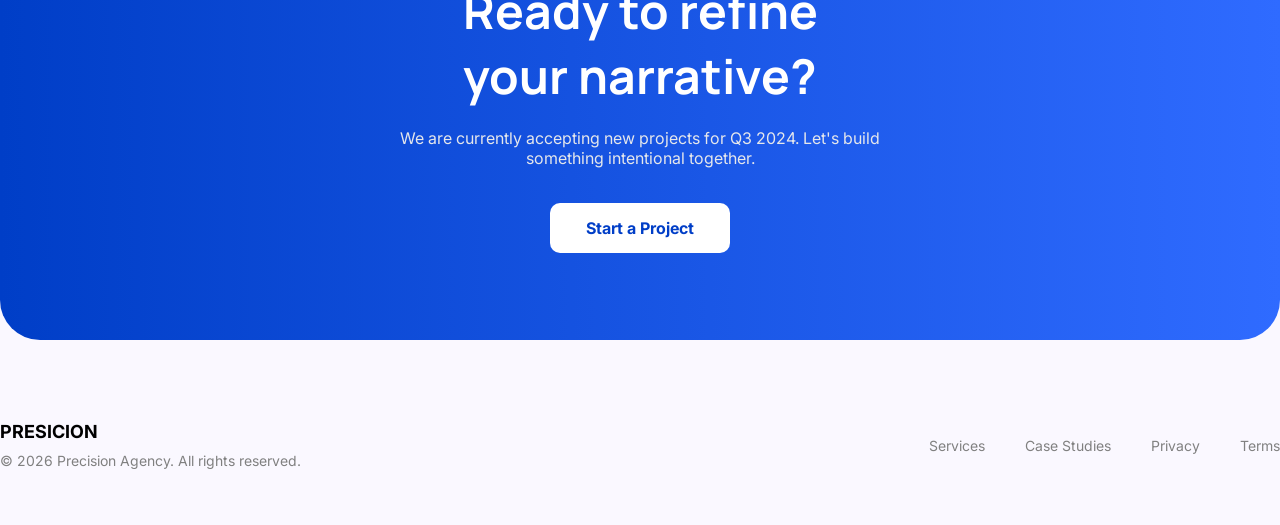
==== commit 61e70ca1: "fixed whole homepage" ====
--- a/Index.html
+++ b/Index.html
@@ -4,7 +4,7 @@
 <head>
     <meta charset="UTF-8">
     <meta name="viewport" content="width=device-width, initial-scale=1.0">
-    <title>Document</title>
+    <title>Home Page</title>
     <link rel="stylesheet" href="style.css">
 </head>
 
@@ -15,9 +15,9 @@
                 PRESICION
             </div>
             <div class="links">
-                <div><a href="#Services">Services</a></div>
-                <div><a href="#Casestudy">Case Study</a></div>
-                <div><a href="#Contact">Contact</a></div>
+                <div><a href="services.html">Services</a></div>
+                <div><a href="casestudy.html">Case Study</a></div>
+                <div><a href="contact.html">Contact</a></div>
             </div>
             <div class="btn1">
                 Start a Project
@@ -44,6 +44,14 @@
                 <div class="buttons">
                     <span class="btn2">View Showcase</span>
                     <span class="btn3">The Methodology</span>
+                </div>
+            </div>
+            <div class="photo">
+                <div class="backimage">
+                    <img class="back" src="Assets/Images/Home Page img/stack2.png" alt="">
+                </div>
+                <div class="frontimage">
+                    <img src="Assets/Images/Home Page img/stack1.png" alt="">
                 </div>
             </div>
         </div>
@@ -97,7 +105,7 @@
                             user focus and high-end visual utility.
                         </div>
                         <div>
-                            <a href="Explore">Explore our design ethos →</a>
+                            <a id="newlink" href="Explore">Explore our design ethos →</a>
                         </div>
                     </div>
                 </div>
--- a/style.css
+++ b/style.css
@@ -1,26 +1,29 @@
 @import url('https://fonts.googleapis.com/css2?family=Inter:ital,opsz,wght@0,14..32,100..900;1,14..32,100..900&display=swap');
 @import url('https://fonts.googleapis.com/css2?family=Manrope:wght@200..800&display=swap');
-*{
+
+* {
     margin: 0;
     padding: 0;
     box-sizing: border-box;
 }
-body{
+
+body {
     background-color: #F8FAFC;
-    font-family: 'Inter',sans-serif;
-}
-nav{
-    width: 100%;
-}
-.con1{
+    font-family: 'Inter', sans-serif;
+}
+
+nav {
+    width: 100%;
+}
+
+.con1 {
     width: 100%;
     height: 80px;
-    border: 1px solid black;
     display: flex;
     justify-content: space-between;
 }
 
-.btn{
+.btn {
     font-weight: bold;
     padding-left: 32px;
     padding-top: 30px;
@@ -28,25 +31,34 @@
     padding-right: 35.97px;
     font-size: medium;
 }
-.links{
+
+.links {
     display: flex;
     padding-top: 30px;
     display: flex;
     gap: 40px;
-} 
-a{
+}
+
+a {
     text-decoration: none;
     color: gray;
     font-weight: bold;
 }
-a:active{
+
+#newlink {
+    color: #005A3C;
+    font-weight: 15px;
+}
+
+a:active {
     color: #003EC7;
     text-decoration: underline;
 }
-.btn1{
+
+.btn1 {
     height: 35px;
     width: 130px;
-    background: linear-gradient(#003EC7,#0052FF);
+    background: linear-gradient(#003EC7, #0052FF);
     border-radius: 9px;
     color: white;
     font-size: small;
@@ -54,37 +66,78 @@
     justify-content: center;
     align-items: center;
     margin-top: 25px;
-    margin-right:20px ;
-}
-.hero{
-    width: 100%;
-    height: 650px;
-    border: 1px solid black;
-    display: flex;
-    justify-content: center;
-    align-items: center;
-    background-color: #edf1f6 ;
+    margin-right: 20px;
+}
+
+.hero {
+    width: 100%;
+    height: 700px;
+    display: flex;
+    justify-content: center;
+    align-items: center;
+    background-color: rgb(254, 248, 253);
     padding-top: 110.5px;
     padding-right: 32px;
     padding-bottom: 110.5px;
     padding-left: 32px;
 }
-.content{
-    height: 100%;
+
+.content {
+    height: 121%;
     width: 96%;
-    border: 1px solid black;
     display: grid;
     grid-template-columns: repeat(2, 1fr);
     grid-template-rows: 100%;
     column-gap: 40px;
-    .content{
-    align-items: center;
-}
-}
-.small{
+    align-items: center;
+}
+
+.photo {
+    position: relative;
+    width: 100%;
+    height: 100%;
+}
+
+.backimage {
+    position: absolute;
+    top: 1px;
+    right: 31px;
+    z-index: 1;
+    transform: rotate(2deg);
+    border-radius: 20px;
+    overflow: hidden;
+    width: 460px;
+    height: 588px;
+}
+
+.backimage img {
+    width: 100%;
+    height: 100%;
+    object-fit: cover;
+    display: block;
+}
+
+.frontimage {
+    position: absolute;
+    top: -2px;
+    right: 60px;
+    z-index: 2;
+    border-radius: 20px;
+    overflow: hidden;
+    width: 481px;
+    height: 635px;
+}
+
+.frontimage img {
+    width: 100%;
+    height: 100%;
+    object-fit: cover;
+    display: block;
+}
+
+.small {
     height: 27px;
     width: 154px;
-    border: 1px solid black;
     border-radius: 15px;
     display: flex;
     justify-content: center;
@@ -94,53 +147,57 @@
     color: #005A3C;
     font-weight: bolder;
 }
-.big{
-    width: 100%;
-    height: 313px;
-    border: 1px solid black;
+
+.big {
+    width: 100%;
+    height: 361px;
     margin-top: 20px;
     font-family: 'Manrope';
-    font-size: 59px;
-}
-#edit{
+    font-size: 65px;
+}
+
+#edit {
     color: #005A3C;
 }
-.bottom{
-    height: 60px;
+
+.bottom {
+    height: 66px;
     width: 60%;
-    border: 1px solid black;
-    margin-top:20px ;
-}
-.buttons{
+    margin-top: 20px;
+    font-size: 15px;
+}
+
+.buttons {
     display: flex;
     gap: 15px;
     margin-top: 40px;
-    }
-.btn2{
-    height: 35px;
-    width: 140px;
-    background: linear-gradient(#003EC7,#0052FF);
+}
+
+.btn2 {
+    height: 46px;
+    width: 157px;
+    background: linear-gradient(#003EC7, #0052FF);
     border-radius: 2px;
     color: white;
     display: inline-flex;
     justify-content: center;
     align-items: center;
 }
-.btn3{
+
+.btn3 {
     background-color: #E2E7FF;
-    height: 35px;
-    width: 140px;
+    height: 46px;
+    width: 157px;
     border-radius: 2px;
-    border:1px solid black ;
     color: #003EC7;
     display: inline-flex;
     justify-content: center;
     align-items: center;
     font-weight: bold;
 }
-.experties{
+
+.experties {
     background-color: #FFFFFF;
-    border: 1px solid black;
     height: 900px;
     width: 100%;
     padding-top: 85px;
@@ -148,105 +205,121 @@
     padding-left: 58px;
     padding-right: 15px;
 }
-.box{
+
+.box {
     width: 1395px;
     height: 725px;
-    border: 1px solid black;
-}
-.nav1{
+}
+
+.nav1 {
     width: 100%;
     height: 80px;
-    border: 1px solid black;
     color: gray;
-}
-h1{
+    margin-bottom: 40px;
+}
+
+h1 {
     color: black;
     font-size: 40px;
 }
-p{
+
+p {
     padding-left: 940px;
     padding-top: 20px;
     padding-bottom: 5px;
 }
-.corner{
-    display: flex;
-    justify-content:space-between;
+
+.corner {
+    display: flex;
+    justify-content: space-between;
     padding-top: 20px;
-    
-
-}
-.info{
+
+
+}
+
+.info {
     width: 100%;
     height: 639px;
     display: grid;
-    grid-template-columns: repeat(3,1fr);
-    grid-template-rows: repeat(7,1fr);
+    grid-template-columns: repeat(3, 1fr);
+    grid-template-rows: repeat(7, 1fr);
     row-gap: 30px;
     column-gap: 30px;
 }
-.item1{
+
+.item1 {
     background-color: #F2F3FF;
     grid-row: 1/4;
 }
-h3{
+
+h3 {
     margin-bottom: 15px;
     font-family: 'Manrope';
-    font-weight:500;
+    font-weight: 500;
     font-size: 25px;
 }
-.item2{
+
+.item2 {
     background-color: #F2F3FF;
     grid-row: 4/7;
 }
-.item3{
+
+.item3 {
     background-color: #F2F3FF;
     grid-column: 2/3;
     grid-row: 2/5;
 }
-.item4{
+
+.item4 {
     background-color: #F2F3FF;
     grid-column: 2/3;
     grid-row: 5/8;
 }
-.item5{
-background-color: #F2F3FF;
-grid-column: 3/4;
-grid-row: 1/8;
-}
-.item5 img{
+
+.item5 {
+    background-color: #F2F3FF;
+    grid-column: 3/4;
+    grid-row: 1/8;
+}
+
+.item5 img {
     padding-top: 170px;
 
 }
-.info img{
+
+.info img {
     margin-top: 30px;
 }
+
 .item1,
 .item2,
 .item3,
 .item4,
-.item5{
+.item5 {
     padding: 30px;
     border-radius: 12px;
 }
-.info img{
+
+.info img {
     margin-bottom: 15px;
 }
-.work{
-    border: 1px solid black;
+
+.work {
     width: 100%;
     height: 1300px;
     background-color: #FAF8FF;
 }
-.work1{
-    border: 1px solid black;
+
+.work1 {
     width: 1395px;
     height: 1064px;
     margin-top: 5px;
     margin-left: 60px;
     margin-top: 85px;
-    
-}
-.bar{
+
+}
+
+.bar {
     width: 100%;
     height: 40px;
     display: flex;
@@ -255,48 +328,55 @@
     gap: 20px;
 
 }
-.line{
+
+.line {
     height: 1px;
     width: 38%;
     background-color: #D1D5DB;
 }
-.text{
+
+.text {
     font-size: 12px;
     letter-spacing: 3px;
     color: gray;
 }
-.container{
-    border: 1px solid black;
+
+.container {
     margin-top: 30px;
     height: 995px;
     width: 100%;
     display: grid;
-    grid-template-columns: repeat(2,1fr);
-    grid-template-rows: repeat(7,1fr);
+    grid-template-columns: repeat(2, 1fr);
+    grid-template-rows: repeat(7, 1fr);
     row-gap: 30px;
     column-gap: 90px;
 }
-.item6{
+
+.item6 {
     grid-row-start: 1;
     grid-row-end: 6;
     grid-column-start: 1;
     grid-column-end: 2;
 }
-.item6 img{
+
+.item6 img {
     width: 100%;
     height: 100%;
 }
-.item7{
+
+.item7 {
     grid-row-start: 2;
     grid-row-end: 7;
     grid-column-start: 2;
     grid-column-end: 3;
 }
-.item7 img{
+
+.item7 img {
     width: 100%;
     height: 100%;
 }
-.tiny{
+
+.tiny {
     color: #131B2E;
     grid-row-start: 6;
     grid-row-end: 7;
@@ -304,14 +384,16 @@
     grid-column-end: 2;
     font-size: 35px;
     display: flex;
-    justify-content: space-between; 
-}
-#num{
+    justify-content: space-between;
+}
+
+#num {
     color: #005A3C;
     font-size: 20px;
     font-weight: bold;
 }
-.yes{
+
+.yes {
     grid-row-start: 6;
     grid-row-end: 7;
     grid-column-start: 1;
@@ -320,7 +402,8 @@
     font-size: 18px;
     color: #434656;
 }
-.tiny1{
+
+.tiny1 {
     color: #131B2E;
     grid-row-start: 7;
     grid-row-end: 8;
@@ -328,59 +411,67 @@
     grid-column-end: 3;
     font-size: 35px;
     display: flex;
-    justify-content: space-between; 
-}
-#num1{
+    justify-content: space-between;
+}
+
+#num1 {
     color: #005A3C;
     font-size: 20px;
     font-weight: bold;
 }
-.yes1{
+
+.yes1 {
     grid-row-start: 7;
     grid-row-end: 8;
     grid-column-start: 2;
     grid-column-end: 3;
     padding-top: 55px;
     font-size: 18px;
-    color:#434656;
-}
-.cta{
+    color: #434656;
+}
+
+.cta {
     width: 100%;
     height: 500px;
-    background-color:#FAF8FF;
-    display: flex;
-    justify-content: center;
-    align-items: center;
-}
-.cta1{
+    background-color: #FAF8FF;
+    display: flex;
+    justify-content: center;
+    align-items: center;
+}
+
+.cta1 {
     width: 1395px;
     height: 450px;
 }
-.ctabox{
+
+.ctabox {
     width: 100%;
     height: 100%;
     border-radius: 40px;
-    background: linear-gradient(90deg,#003EC7,#2F6BFF);
+    background: linear-gradient(90deg, #003EC7, #2F6BFF);
     display: flex;
     flex-direction: column;
     justify-content: center;
     align-items: center;
 }
-.ctahead{
+
+.ctahead {
     font-family: 'Manrope';
     font-size: 48px;
     font-weight: bold;
     color: white;
     text-align: center;
 }
-.ctatext{
+
+.ctatext {
     margin-top: 20px;
     font-size: 16px;
     color: #E5E7EB;
     text-align: center;
     width: 500px;
 }
-.ctabtn{
+
+.ctabtn {
     margin-top: 35px;
     width: 180px;
     height: 50px;
@@ -392,7 +483,8 @@
     border-radius: 10px;
     font-weight: bold;
 }
-.footer{
+
+.footer {
     width: 100%;
     height: 160px;
     background-color: #FAF8FF;
@@ -400,31 +492,37 @@
     justify-content: center;
     align-items: center;
 }
-.footer1{
+
+.footer1 {
     width: 1395px;
     display: flex;
     justify-content: space-between;
     align-items: center;
 }
-.logo{
+
+.logo {
     font-weight: bold;
     font-size: 18px;
 }
-.copyright{
+
+.copyright {
     margin-top: 10px;
     font-size: 14px;
     color: gray;
 }
-.right{
+
+.right {
     display: flex;
     gap: 40px;
     color: gray;
     font-size: 14px;
 }
-.hi{
+
+.hi {
     padding-bottom: 20px;
     color: #434656;
 }
-.gray{
+
+.gray {
     color: #434656;
 }
